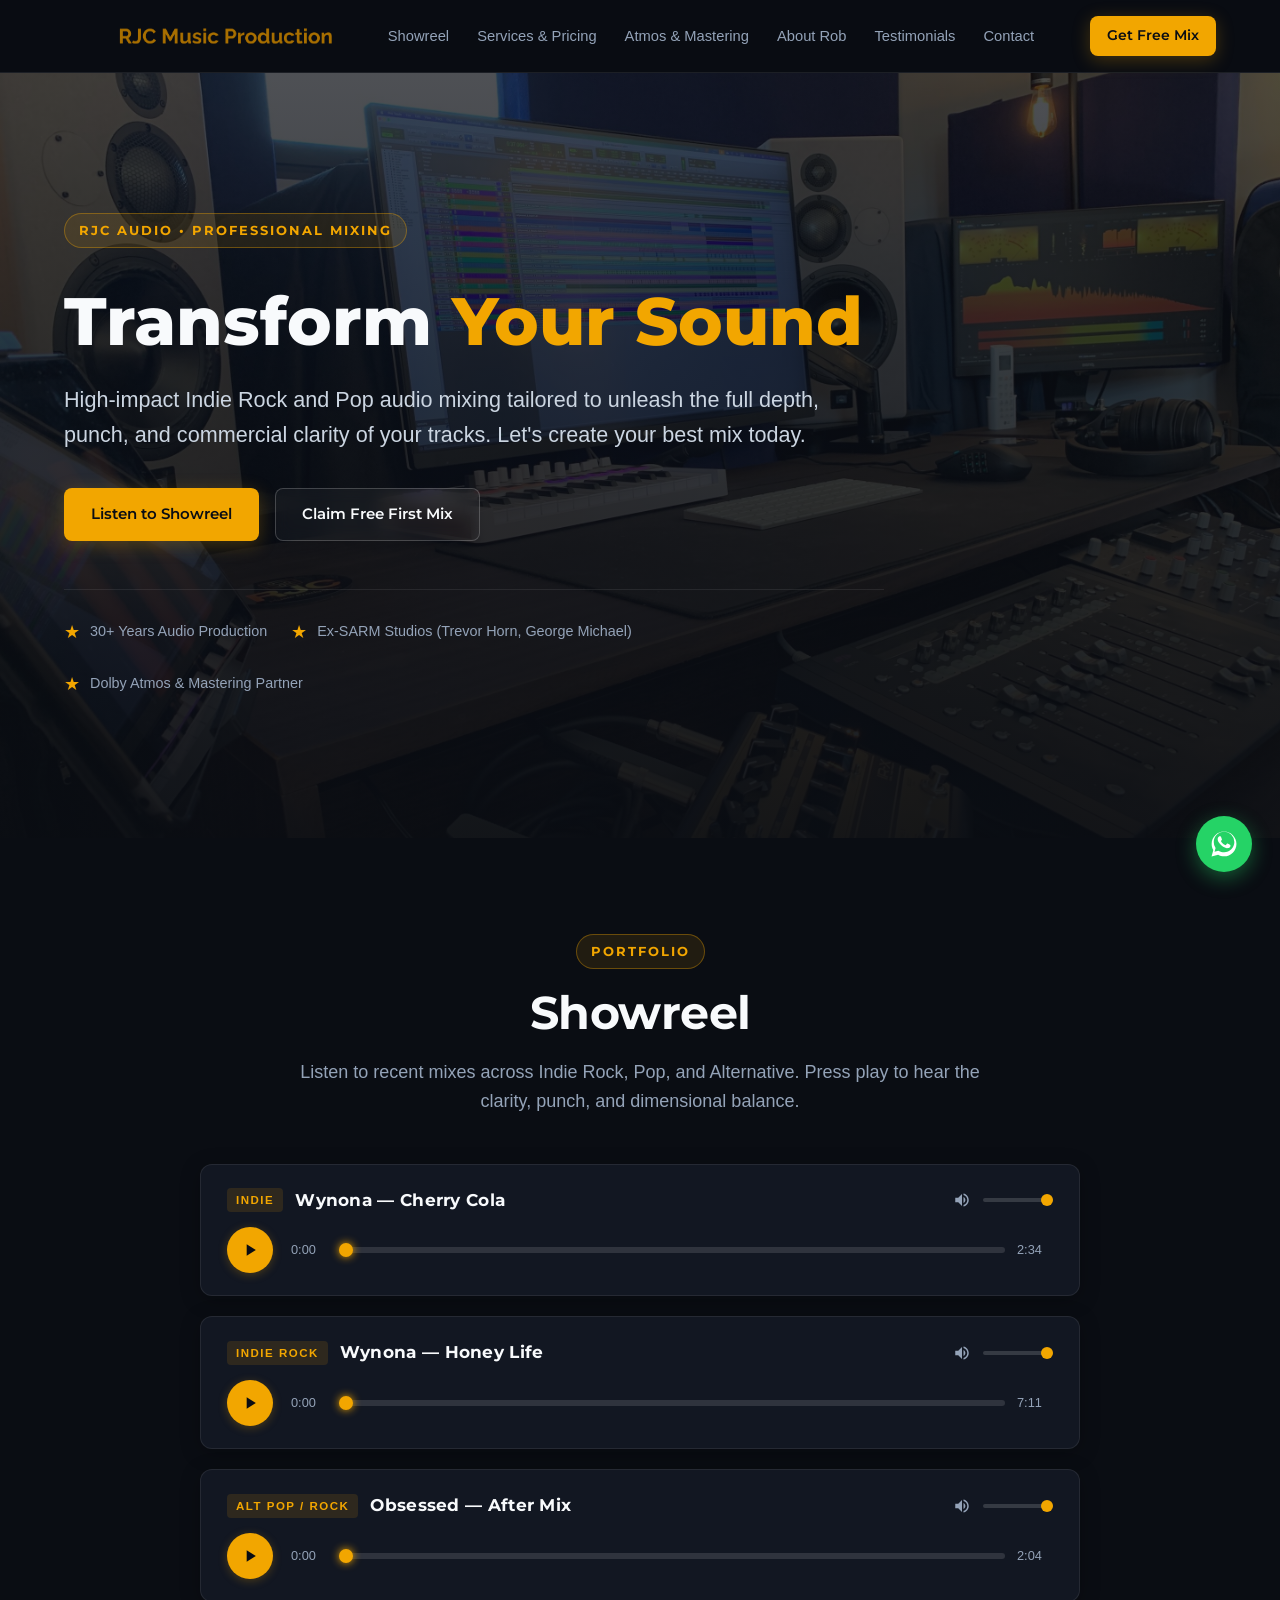
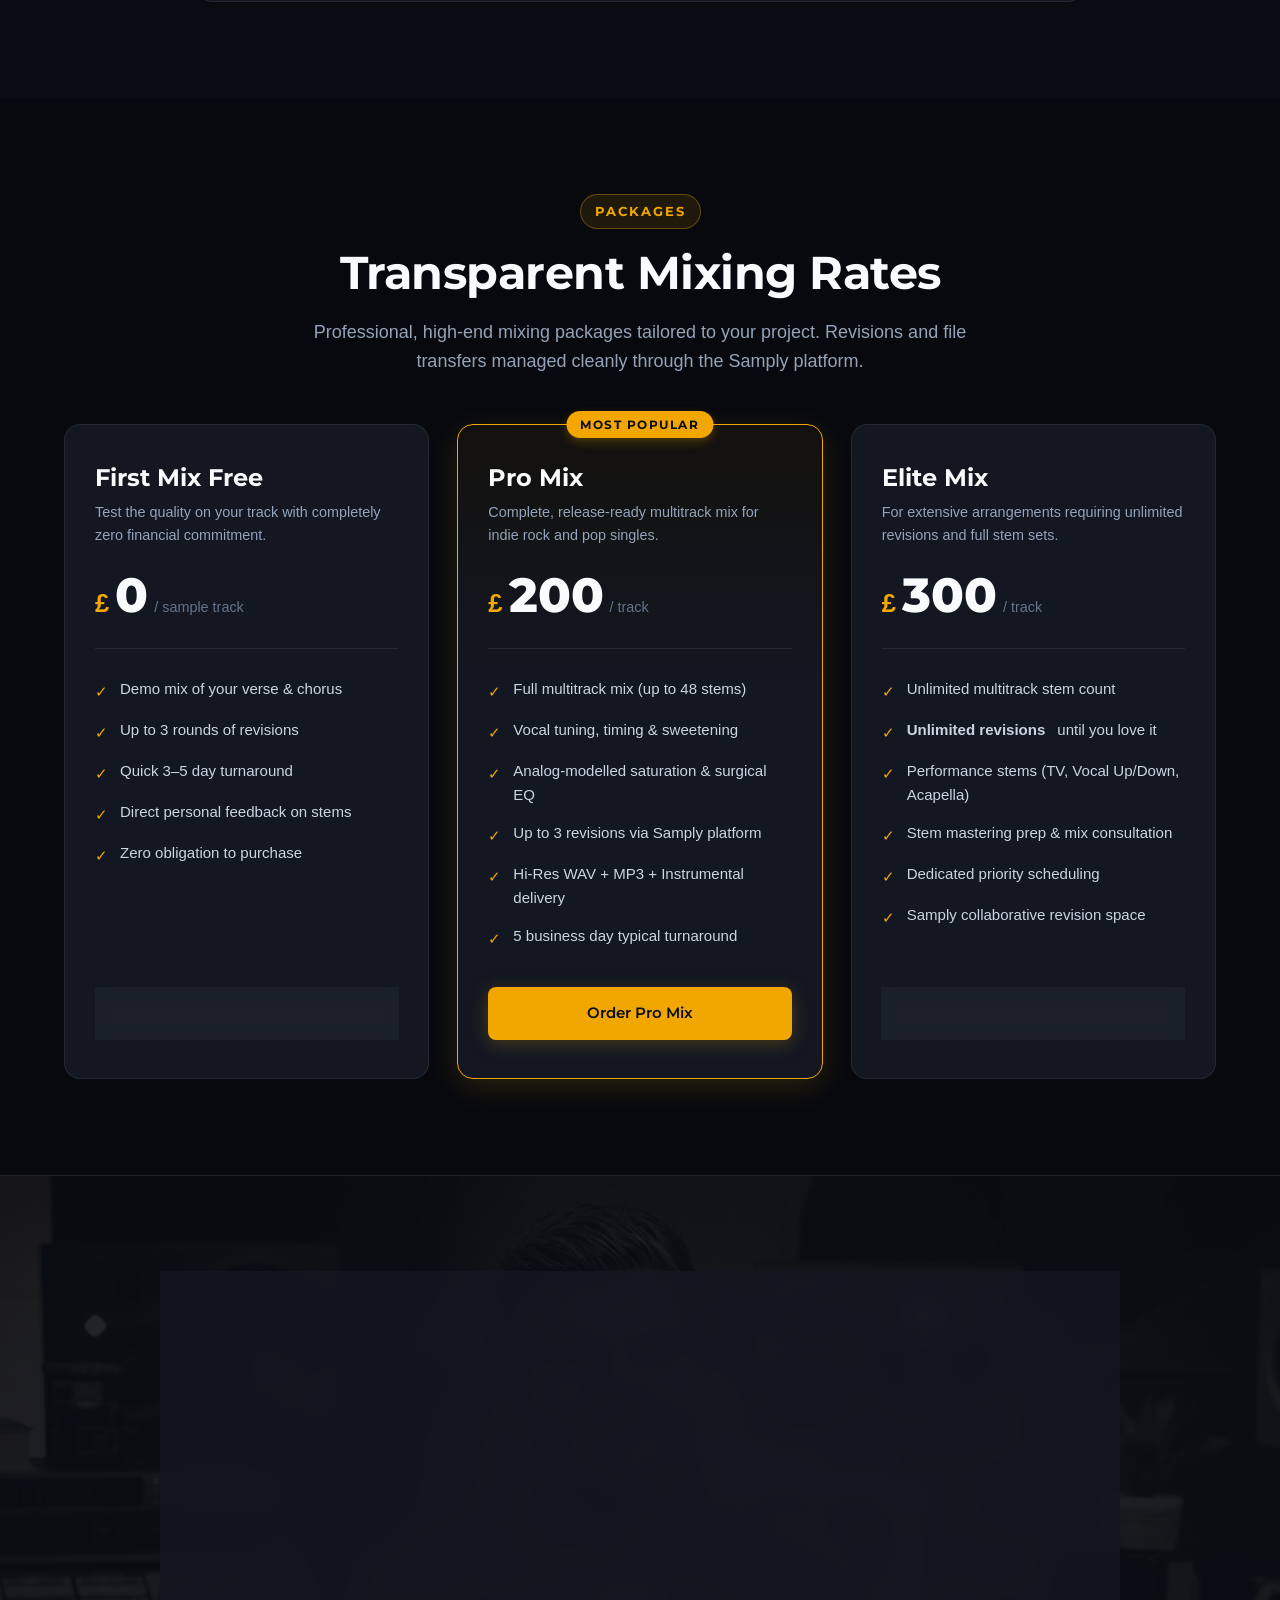
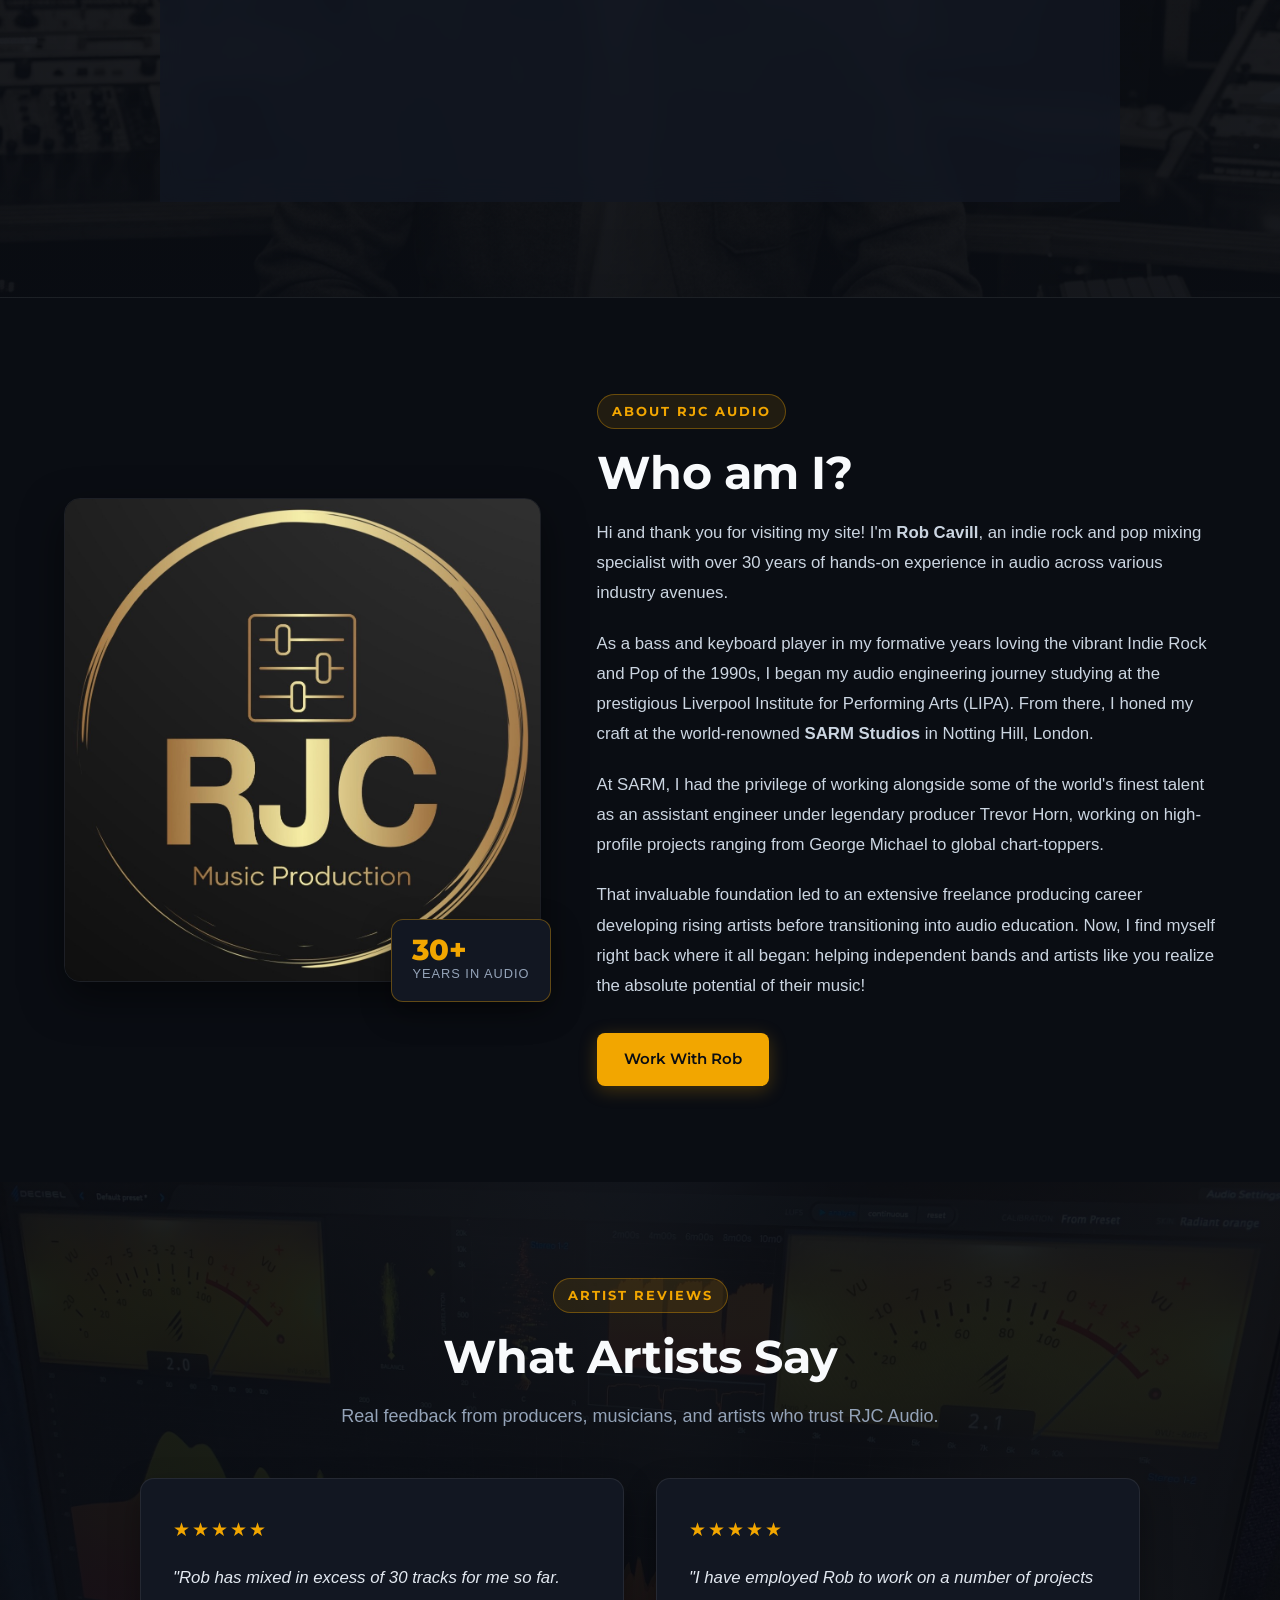
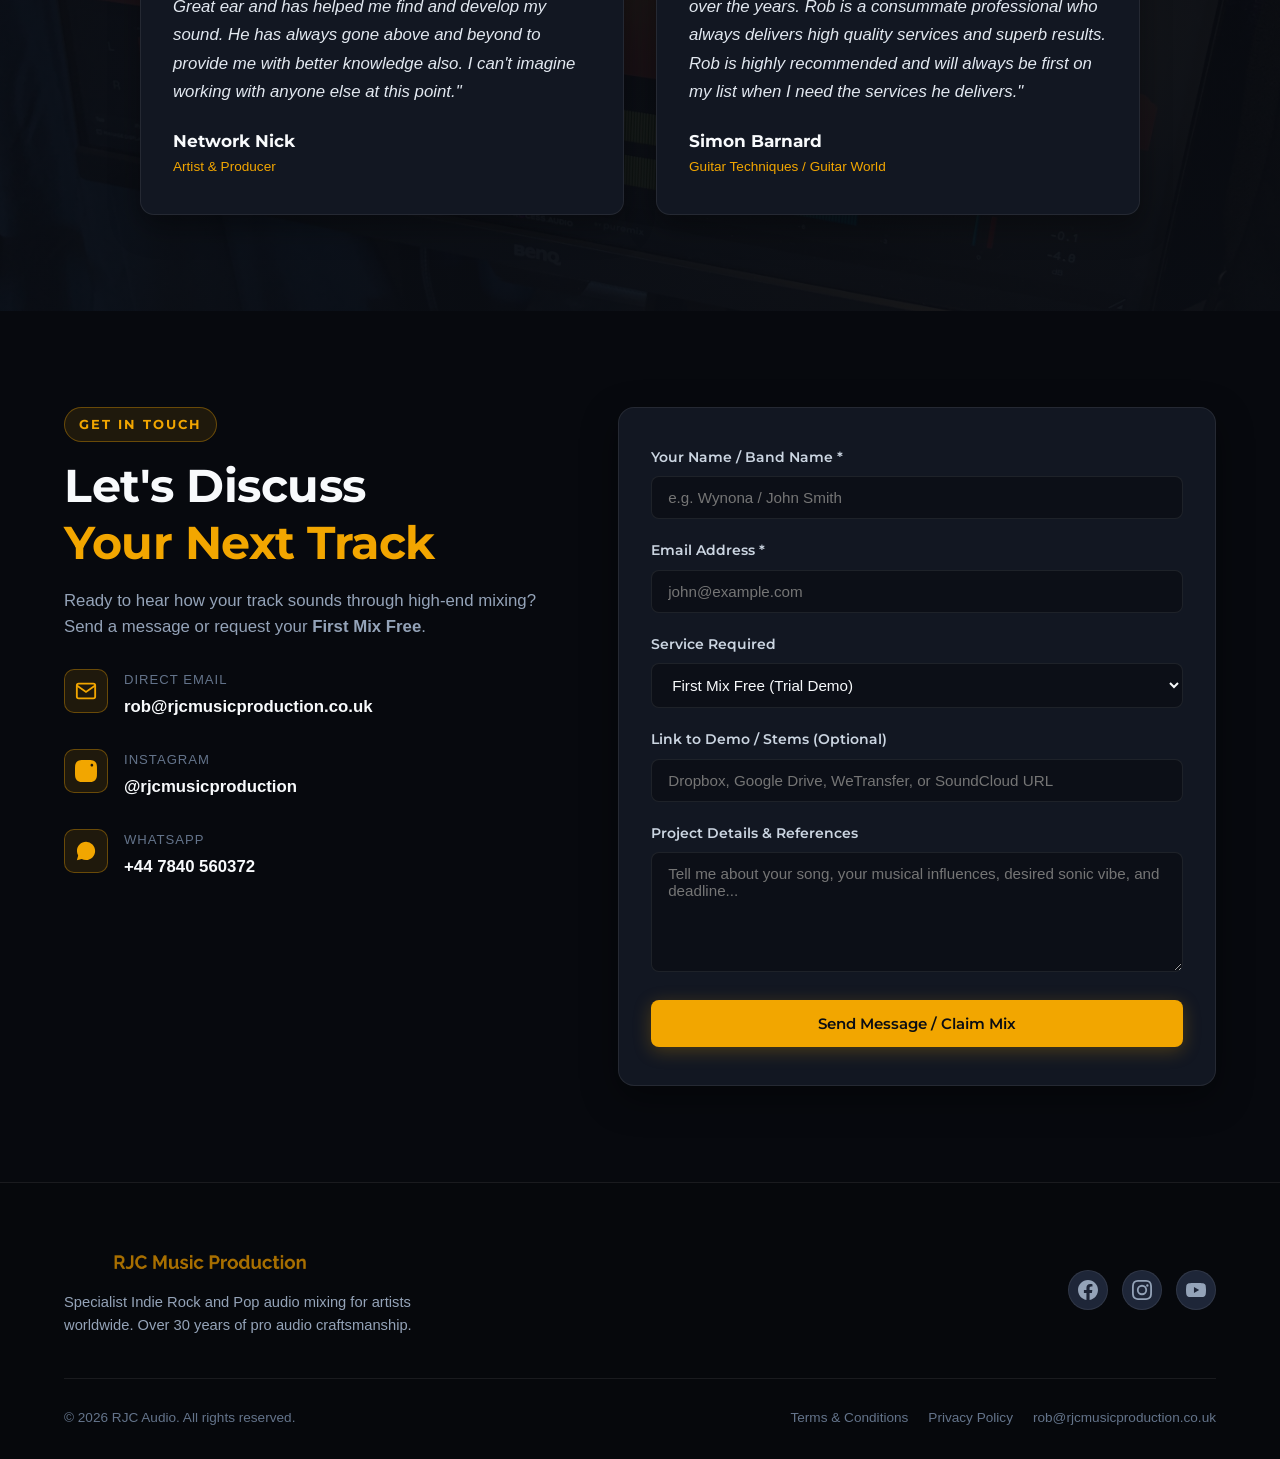
==== index.html @ bb1b3680 "Initial release of RJC Audio website (100% free hosting)" ====
<!DOCTYPE html>
<html lang="en">
<head>
  <meta charset="UTF-8">
  <meta name="viewport" content="width=device-width, initial-scale=1.0">
  <title>RJC Audio | Professional Indie Rock & Pop Mixing</title>
  <meta name="description" content="Transform your sound with expert audio mixing solutions from RJC Audio. High-quality sound tailored for indie rock and pop tracks by Rob Cavill (ex-SARM Studios).">
  <meta name="keywords" content="audio mixing, audio mastering, indie rock, indie pop mixing, dolby atmos, rob cavill, rjc audio">
  
  <!-- Open Graph / Facebook -->
  <meta property="og:type" content="website">
  <meta property="og:url" content="https://rjcmusicproduction.co.uk/">
  <meta property="og:title" content="RJC Audio | Professional Indie Rock & Pop Mixing">
  <meta property="og:description" content="Transform your sound with expert audio mixing from Rob Cavill. Over 30 years experience at top studios. Claim your First Mix Free!">
  <meta property="og:image" content="assets/images/rob-portrait.jpg">

  <!-- Twitter -->
  <meta name="twitter:card" content="summary_large_image">
  <meta name="twitter:title" content="RJC Audio | Professional Indie Rock & Pop Mixing">
  <meta name="twitter:description" content="Transform your sound with expert audio mixing from Rob Cavill. Claim your First Mix Free!">
  <meta name="twitter:image" content="assets/images/rob-portrait.jpg">

  <!-- Favicon -->
  <link rel="icon" type="image/png" href="assets/images/logo.png">

  <!-- Google Fonts: Montserrat -->
  <link rel="preconnect" href="https://fonts.googleapis.com">
  <link rel="preconnect" href="https://fonts.gstatic.com" crossorigin>
  <link href="https://fonts.googleapis.com/css2?family=Montserrat:wght@400;500;600;700;800&display=swap" rel="stylesheet">

  <link rel="stylesheet" href="css/styles.css">
</head>
<body>

  <!-- Header / Navigation -->
  <header class="site-header">
    <div class="container nav-container">
      <a href="#" class="logo-wrapper" aria-label="RJC Audio Home">
        <img src="assets/images/logo.png" alt="RJC Audio Logo" class="logo-img">
      </a>

      <nav>
        <ul class="nav-links" id="navLinks">
          <li><a href="#showreel" class="nav-link">Showreel</a></li>
          <li><a href="#services" class="nav-link">Services & Pricing</a></li>
          <li><a href="#atmos" class="nav-link">Atmos & Mastering</a></li>
          <li><a href="#about" class="nav-link">About Rob</a></li>
          <li><a href="#testimonials" class="nav-link">Testimonials</a></li>
          <li><a href="#contact" class="nav-link">Contact</a></li>
        </ul>
      </nav>

      <div class="nav-actions">
        <a href="#contact" class="btn btn-primary btn-sm">Get Free Mix</a>
        <button class="mobile-menu-btn" id="mobileMenuBtn" aria-label="Toggle navigation menu">
          <svg width="24" height="24" viewBox="0 0 24 24" fill="none" stroke="currentColor" stroke-width="2">
            <line x1="3" y1="12" x2="21" y2="12"></line>
            <line x1="3" y1="6" x2="21" y2="6"></line>
            <line x1="3" y1="18" x2="21" y2="18"></line>
          </svg>
        </button>
      </div>
    </div>
  </header>

  <!-- Hero Section -->
  <section class="hero-section">
    <div class="container">
      <div class="hero-content">
        <div class="hero-tag">
          <span class="section-tag">RJC Audio • Professional Mixing</span>
        </div>
        <h1 class="hero-title">Transform <span class="gold-text">Your Sound</span></h1>
        <p class="hero-subtitle">
          High-impact Indie Rock and Pop audio mixing tailored to unleash the full depth, punch, and commercial clarity of your tracks. Let's create your best mix today.
        </p>

        <div class="hero-actions">
          <a href="#showreel" class="btn btn-primary">Listen to Showreel</a>
          <a href="#contact" class="btn btn-outline">Claim Free First Mix</a>
        </div>

        <div class="hero-badges">
          <div class="badge-item">
            <span class="badge-icon">★</span>
            <span>30+ Years Audio Production</span>
          </div>
          <div class="badge-item">
            <span class="badge-icon">★</span>
            <span>Ex-SARM Studios (Trevor Horn, George Michael)</span>
          </div>
          <div class="badge-item">
            <span class="badge-icon">★</span>
            <span>Dolby Atmos & Mastering Partner</span>
          </div>
        </div>
      </div>
    </div>
  </section>

  <!-- Audio Showreel Section -->
  <section class="section" id="showreel">
    <div class="container">
      <div class="text-center">
        <span class="section-tag">Portfolio</span>
        <h2 class="section-title">Showreel</h2>
        <p class="section-subtitle">
          Listen to recent mixes across Indie Rock, Pop, and Alternative. Press play to hear the clarity, punch, and dimensional balance.
        </p>
      </div>

      <div class="showreel-grid">
        
        <!-- Track 1: Wynona - Cherry Cola -->
        <div class="audio-card">
          <div class="audio-card-header">
            <div class="audio-title-group">
              <span class="genre-pill">Indie</span>
              <span class="track-name">Wynona — Cherry Cola</span>
            </div>
            <div class="audio-header-right">
              <div class="volume-container">
                <button class="vol-btn" aria-label="Mute / Unmute">
                  <svg class="icon-vol-high" width="18" height="18" viewBox="0 0 24 24" fill="currentColor">
                    <path d="M3 9v6h4l5 5V4L7 9H3zm13.5 3c0-1.77-1.02-3.29-2.5-4.03v8.05c1.48-.73 2.5-2.25 2.5-4.02zM14 3.23v2.06c2.89.86 5 3.54 5 6.71s-2.11 5.85-5 6.71v2.06c4.01-.91 7-4.49 7-8.77s-2.99-7.86-7-8.77z"/>
                  </svg>
                  <svg class="icon-vol-muted" width="18" height="18" viewBox="0 0 24 24" fill="currentColor" style="display:none;">
                    <path d="M16.5 12c0-1.77-1.02-3.29-2.5-4.03v2.21l2.45 2.45c.03-.2.05-.41.05-.63zm2.5 0c0 .94-.2 1.82-.54 2.64l1.51 1.51C20.63 14.91 21 13.5 21 12c0-4.28-2.99-7.86-7-8.77v2.06c2.89.86 5 3.54 5 6.71zM4.27 3L3 4.27 7.73 9H3v6h4l5 5v-6.73l4.25 4.25c-.67.52-1.42.93-2.25 1.18v2.06c1.38-.31 2.63-.95 3.69-1.81L19.73 21 21 19.73l-9-9L4.27 3zM12 4L9.91 6.09 12 8.18V4z"/>
                  </svg>
                </button>
                <input type="range" class="vol-slider" min="0" max="100" value="100" aria-label="Volume">
              </div>
            </div>
          </div>

          <div class="audio-controls-row">
            <button class="play-toggle-btn" aria-label="Play / Pause">
              <svg class="icon-play" viewBox="0 0 24 24"><path d="M8 5v14l11-7z"/></svg>
              <svg class="icon-pause" viewBox="0 0 24 24" style="display:none;"><path d="M6 19h4V5H6v14zm8-14v14h4V5h-4z"/></svg>
            </button>
            <div class="progress-track-wrapper">
              <span class="time-stamp time-current">0:00</span>
              <input type="range" class="progress-slider" min="0" max="100" value="0" step="0.1" aria-label="Seek track">
              <span class="time-stamp time-duration">0:00</span>
            </div>
          </div>

          <audio preload="metadata" src="assets/audio/cherry-cola-wynona.mp3"></audio>
        </div>

        <!-- Track 2: Wynona - Honey Life -->
        <div class="audio-card">
          <div class="audio-card-header">
            <div class="audio-title-group">
              <span class="genre-pill">Indie Rock</span>
              <span class="track-name">Wynona — Honey Life</span>
            </div>
            <div class="audio-header-right">
              <div class="volume-container">
                <button class="vol-btn" aria-label="Mute / Unmute">
                  <svg class="icon-vol-high" width="18" height="18" viewBox="0 0 24 24" fill="currentColor">
                    <path d="M3 9v6h4l5 5V4L7 9H3zm13.5 3c0-1.77-1.02-3.29-2.5-4.03v8.05c1.48-.73 2.5-2.25 2.5-4.02zM14 3.23v2.06c2.89.86 5 3.54 5 6.71s-2.11 5.85-5 6.71v2.06c4.01-.91 7-4.49 7-8.77s-2.99-7.86-7-8.77z"/>
                  </svg>
                  <svg class="icon-vol-muted" width="18" height="18" viewBox="0 0 24 24" fill="currentColor" style="display:none;">
                    <path d="M16.5 12c0-1.77-1.02-3.29-2.5-4.03v2.21l2.45 2.45c.03-.2.05-.41.05-.63zm2.5 0c0 .94-.2 1.82-.54 2.64l1.51 1.51C20.63 14.91 21 13.5 21 12c0-4.28-2.99-7.86-7-8.77v2.06c2.89.86 5 3.54 5 6.71zM4.27 3L3 4.27 7.73 9H3v6h4l5 5v-6.73l4.25 4.25c-.67.52-1.42.93-2.25 1.18v2.06c1.38-.31 2.63-.95 3.69-1.81L19.73 21 21 19.73l-9-9L4.27 3zM12 4L9.91 6.09 12 8.18V4z"/>
                  </svg>
                </button>
                <input type="range" class="vol-slider" min="0" max="100" value="100" aria-label="Volume">
              </div>
            </div>
          </div>

          <div class="audio-controls-row">
            <button class="play-toggle-btn" aria-label="Play / Pause">
              <svg class="icon-play" viewBox="0 0 24 24"><path d="M8 5v14l11-7z"/></svg>
              <svg class="icon-pause" viewBox="0 0 24 24" style="display:none;"><path d="M6 19h4V5H6v14zm8-14v14h4V5h-4z"/></svg>
            </button>
            <div class="progress-track-wrapper">
              <span class="time-stamp time-current">0:00</span>
              <input type="range" class="progress-slider" min="0" max="100" value="0" step="0.1" aria-label="Seek track">
              <span class="time-stamp time-duration">0:00</span>
            </div>
          </div>

          <audio preload="metadata" src="assets/audio/honey-life-wynona.mp3"></audio>
        </div>

        <!-- Track 3: Obsessed (Mix & Master) -->
        <div class="audio-card">
          <div class="audio-card-header">
            <div class="audio-title-group">
              <span class="genre-pill">Alt Pop / Rock</span>
              <span class="track-name">Obsessed — After Mix</span>
            </div>
            <div class="audio-header-right">
              <div class="volume-container">
                <button class="vol-btn" aria-label="Mute / Unmute">
                  <svg class="icon-vol-high" width="18" height="18" viewBox="0 0 24 24" fill="currentColor">
                    <path d="M3 9v6h4l5 5V4L7 9H3zm13.5 3c0-1.77-1.02-3.29-2.5-4.03v8.05c1.48-.73 2.5-2.25 2.5-4.02zM14 3.23v2.06c2.89.86 5 3.54 5 6.71s-2.11 5.85-5 6.71v2.06c4.01-.91 7-4.49 7-8.77s-2.99-7.86-7-8.77z"/>
                  </svg>
                  <svg class="icon-vol-muted" width="18" height="18" viewBox="0 0 24 24" fill="currentColor" style="display:none;">
                    <path d="M16.5 12c0-1.77-1.02-3.29-2.5-4.03v2.21l2.45 2.45c.03-.2.05-.41.05-.63zm2.5 0c0 .94-.2 1.82-.54 2.64l1.51 1.51C20.63 14.91 21 13.5 21 12c0-4.28-2.99-7.86-7-8.77v2.06c2.89.86 5 3.54 5 6.71zM4.27 3L3 4.27 7.73 9H3v6h4l5 5v-6.73l4.25 4.25c-.67.52-1.42.93-2.25 1.18v2.06c1.38-.31 2.63-.95 3.69-1.81L19.73 21 21 19.73l-9-9L4.27 3zM12 4L9.91 6.09 12 8.18V4z"/>
                  </svg>
                </button>
                <input type="range" class="vol-slider" min="0" max="100" value="100" aria-label="Volume">
              </div>
            </div>
          </div>

          <div class="audio-controls-row">
            <button class="play-toggle-btn" aria-label="Play / Pause">
              <svg class="icon-play" viewBox="0 0 24 24"><path d="M8 5v14l11-7z"/></svg>
              <svg class="icon-pause" viewBox="0 0 24 24" style="display:none;"><path d="M6 19h4V5H6v14zm8-14v14h4V5h-4z"/></svg>
            </button>
            <div class="progress-track-wrapper">
              <span class="time-stamp time-current">0:00</span>
              <input type="range" class="progress-slider" min="0" max="100" value="0" step="0.1" aria-label="Seek track">
              <span class="time-stamp time-duration">0:00</span>
            </div>
          </div>

          <audio preload="metadata" src="assets/audio/obsessed-after.mp3"></audio>
        </div>

      </div>
    </div>
  </section>

  <!-- Services & Pricing Section -->
  <section class="section section-darker" id="services">
    <div class="container">
      <div class="text-center">
        <span class="section-tag">Packages</span>
        <h2 class="section-title">Transparent Mixing Rates</h2>
        <p class="section-subtitle">
          Professional, high-end mixing packages tailored to your project. Revisions and file transfers managed cleanly through the Samply platform.
        </p>
      </div>

      <div class="pricing-grid">
        
        <!-- Package 1: First Mix Free -->
        <div class="pricing-card">
          <div class="pricing-header">
            <h3 class="package-name">First Mix Free</h3>
            <p class="package-tagline">Test the quality on your track with completely zero financial commitment.</p>
          </div>
          <div class="pricing-amount">
            <span class="currency">£</span>
            <span class="price">0</span>
            <span class="price-sub">/ sample track</span>
          </div>
          <ul class="package-features">
            <li><span class="feature-check">✓</span> Demo mix of your verse & chorus</li>
            <li><span class="feature-check">✓</span> Up to 3 rounds of revisions</li>
            <li><span class="feature-check">✓</span> Quick 3–5 day turnaround</li>
            <li><span class="feature-check">✓</span> Direct personal feedback on stems</li>
            <li><span class="feature-check">✓</span> Zero obligation to purchase</li>
          </ul>
          <a href="#contact" class="btn btn-outline btn-block">Claim Free Mix</a>
        </div>

        <!-- Package 2: Pro Mix (Featured) -->
        <div class="pricing-card featured">
          <div class="popular-badge">Most Popular</div>
          <div class="pricing-header">
            <h3 class="package-name">Pro Mix</h3>
            <p class="package-tagline">Complete, release-ready multitrack mix for indie rock and pop singles.</p>
          </div>
          <div class="pricing-amount">
            <span class="currency">£</span>
            <span class="price">200</span>
            <span class="price-sub">/ track</span>
          </div>
          <ul class="package-features">
            <li><span class="feature-check">✓</span> Full multitrack mix (up to 48 stems)</li>
            <li><span class="feature-check">✓</span> Vocal tuning, timing & sweetening</li>
            <li><span class="feature-check">✓</span> Analog-modelled saturation & surgical EQ</li>
            <li><span class="feature-check">✓</span> Up to 3 revisions via Samply platform</li>
            <li><span class="feature-check">✓</span> Hi-Res WAV + MP3 + Instrumental delivery</li>
            <li><span class="feature-check">✓</span> 5 business day typical turnaround</li>
          </ul>
          <a href="#contact" class="btn btn-primary btn-block">Order Pro Mix</a>
        </div>

        <!-- Package 3: Elite Mix -->
        <div class="pricing-card">
          <div class="pricing-header">
            <h3 class="package-name">Elite Mix</h3>
            <p class="package-tagline">For extensive arrangements requiring unlimited revisions and full stem sets.</p>
          </div>
          <div class="pricing-amount">
            <span class="currency">£</span>
            <span class="price">300</span>
            <span class="price-sub">/ track</span>
          </div>
          <ul class="package-features">
            <li><span class="feature-check">✓</span> Unlimited multitrack stem count</li>
            <li><span class="feature-check">✓</span> <strong>Unlimited revisions</strong> until you love it</li>
            <li><span class="feature-check">✓</span> Performance stems (TV, Vocal Up/Down, Acapella)</li>
            <li><span class="feature-check">✓</span> Stem mastering prep & mix consultation</li>
            <li><span class="feature-check">✓</span> Dedicated priority scheduling</li>
            <li><span class="feature-check">✓</span> Samply collaborative revision space</li>
          </ul>
          <a href="#contact" class="btn btn-outline btn-block">Order Elite Mix</a>
        </div>

      </div>
    </div>
  </section>

  <!-- Atmos & Mastering Collaboration Section -->
  <section class="section atmos-section" id="atmos">
    <div class="container">
      <div class="atmos-box">
        <span class="section-tag">Mastering Partnership</span>
        <h2 class="atmos-title">ATMOS & Mastering Services</h2>
        <p class="atmos-lead">
          "I don't master my own mixes because I value a second set of expert ears, and there's no better or more trusted person for mastering than Lewis Chapman."
        </p>
        <p class="atmos-desc">
          I am delighted to be teaming up with Lewis Chapman (Ed Sheeran, Charli XCX) to offer clients premium stereo mastering and Dolby Atmos immersive mixing services so that you can reach the widest audience with the ultimate sonic impact.
        </p>
        <p style="margin-bottom: 24px;">
          <a href="https://www.lewischapman.co.uk" target="_blank" rel="noopener noreferrer" class="partner-link">
            Visit Lewis Chapman's Website ↗
          </a>
        </p>
        <a href="#contact" class="btn btn-primary">Inquire About Mixing + Mastering Package</a>
      </div>
    </div>
  </section>

  <!-- About Section -->
  <section class="section" id="about">
    <div class="container">
      <div class="about-grid">
        <div class="about-image-wrapper">
          <img src="assets/images/rob-portrait.jpg" alt="Rob Cavill - RJC Audio" class="about-img">
          <div class="about-card-badge">
            <div class="badge-number">30+</div>
            <div class="badge-text">Years in Audio</div>
          </div>
        </div>

        <div class="about-text-content">
          <span class="section-tag">About RJC Audio</span>
          <h2 class="section-title">Who am I?</h2>
          <p class="about-bio">
            Hi and thank you for visiting my site! I'm <strong>Rob Cavill</strong>, an indie rock and pop mixing specialist with over 30 years of hands-on experience in audio across various industry avenues.
          </p>
          <p class="about-bio">
            As a bass and keyboard player in my formative years loving the vibrant Indie Rock and Pop of the 1990s, I began my audio engineering journey studying at the prestigious Liverpool Institute for Performing Arts (LIPA). From there, I honed my craft at the world-renowned <strong>SARM Studios</strong> in Notting Hill, London.
          </p>
          <p class="about-bio">
            At SARM, I had the privilege of working alongside some of the world's finest talent as an assistant engineer under legendary producer Trevor Horn, working on high-profile projects ranging from George Michael to global chart-toppers.
          </p>
          <p class="about-bio">
            That invaluable foundation led to an extensive freelance producing career developing rising artists before transitioning into audio education. Now, I find myself right back where it all began: helping independent bands and artists like you realize the absolute potential of their music!
          </p>
          <a href="#contact" class="btn btn-primary" style="margin-top: 12px;">Work With Rob</a>
        </div>
      </div>
    </div>
  </section>

  <!-- Testimonials Section -->
  <section class="section testimonials-section" id="testimonials">
    <div class="container">
      <div class="text-center">
        <span class="section-tag">Artist Reviews</span>
        <h2 class="section-title">What Artists Say</h2>
        <p class="section-subtitle">Real feedback from producers, musicians, and artists who trust RJC Audio.</p>
      </div>

      <div class="testimonials-grid">
        
        <div class="testimonial-card">
          <div class="stars">★★★★★</div>
          <p class="quote-text">
            "Rob has mixed in excess of 30 tracks for me so far. Great ear and has helped me find and develop my sound. He has always gone above and beyond to provide me with better knowledge also. I can't imagine working with anyone else at this point."
          </p>
          <div class="client-info">
            <h4>Network Nick</h4>
            <p>Artist & Producer</p>
          </div>
        </div>

        <div class="testimonial-card">
          <div class="stars">★★★★★</div>
          <p class="quote-text">
            "I have employed Rob to work on a number of projects over the years. Rob is a consummate professional who always delivers high quality services and superb results. Rob is highly recommended and will always be first on my list when I need the services he delivers."
          </p>
          <div class="client-info">
            <h4>Simon Barnard</h4>
            <p>Guitar Techniques / Guitar World</p>
          </div>
        </div>

      </div>
    </div>
  </section>

  <!-- Contact & Free Mix Form Section -->
  <section class="section section-darker" id="contact">
    <div class="container">
      <div class="contact-grid">
        
        <div class="contact-info-block">
          <div>
            <span class="section-tag">Get in Touch</span>
            <h2 class="section-title">Let's Discuss <br><span class="gold-text">Your Next Track</span></h2>
            <p style="color: var(--text-muted); font-size: 1.05rem; margin-top: 16px;">
              Ready to hear how your track sounds through high-end mixing? Send a message or request your <strong>First Mix Free</strong>.
            </p>
          </div>

          <div class="contact-method">
            <div class="method-icon">
              <svg width="22" height="22" viewBox="0 0 24 24" fill="none" stroke="currentColor" stroke-width="2">
                <path d="M4 4h16c1.1 0 2 .9 2 2v12c0 1.1-.9 2-2 2H4c-1.1 0-2-.9-2-2V6c0-1.1.9-2 2-2z"></path>
                <polyline points="22,6 12,13 2,6"></polyline>
              </svg>
            </div>
            <div>
              <div class="method-label">Direct Email</div>
              <a href="mailto:rob@rjcmusicproduction.co.uk" class="method-val">rob@rjcmusicproduction.co.uk</a>
            </div>
          </div>

          <div class="contact-method">
            <div class="method-icon">
              <svg width="22" height="22" viewBox="0 0 24 24" fill="currentColor">
                <path d="M12.0027 5.84808C8.59743 5.84808 5.85075 8.59477 5.85075 12C5.85075 15.4053 8.59743 18.1519 12.0027 18.1519C15.4079 18.1519 18.1546 15.4053 18.1546 12C18.1546 8.59477 15.4079 5.84808 12.0027 5.84808ZM19.8412 5.59644C19.8412 6.39421 19.1987 7.03135 18.4062 7.03135C17.6085 7.03135 16.9713 6.38885 16.9713 5.59644C16.9713 4.80402 17.6138 4.16153 18.4062 4.16153C19.1987 4.16153 19.8412 4.80402 19.8412 5.59644ZM23.9157 7.05277C23.8247 5.13063 23.3856 3.42801 21.9775 2.02522C20.5747 0.622429 18.8721 0.183388 16.9499 0.0870135C14.9689 -0.0254238 9.03112 -0.0254238 7.05008 0.0870135C5.1333 0.178034 3.43068 0.617075 2.02253 2.01986C0.614389 3.42265 0.180703 5.12527 0.0843279 7.04742C-0.0281093 9.02845 -0.0281093 14.9662 0.0843279 16.9472C0.175349 18.8694 0.614389 20.572 2.02253 21.9748C3.43068 23.3776 5.12794 23.8166 7.05008 23.913C9.03112 24.0254 14.9689 24.0254 16.9499 23.913C18.8721 23.822 20.5747 23.3829 21.9775 21.9748C23.3803 20.572 23.8193 18.8694 23.9157 16.9472C24.0281 14.9662 24.0281 9.03381 23.9157 7.05277Z"/>
              </svg>
            </div>
            <div>
              <div class="method-label">Instagram</div>
              <a href="https://www.instagram.com/rjcmusicproduction/" target="_blank" rel="noopener noreferrer" class="method-val">@rjcmusicproduction</a>
            </div>
          </div>

          <div class="contact-method">
            <div class="method-icon">
              <svg width="22" height="22" viewBox="0 0 24 24" fill="currentColor">
                <path d="M12.04 2c-5.46 0-9.91 4.45-9.91 9.91 0 1.75.46 3.45 1.32 4.95L2.05 22l5.25-1.38c1.45.79 3.08 1.21 4.74 1.21 5.46 0 9.91-4.45 9.91-9.91 0-2.65-1.03-5.14-2.9-7.01A9.816 9.816 0 0 0 12.04 2z"/>
              </svg>
            </div>
            <div>
              <div class="method-label">WhatsApp</div>
              <a href="https://wa.me/447840560372?text=Connect%20with%20me%20for%20Indie%20Rock%20and%20Pop%20Mixing%20and%20Mastering%20services" target="_blank" rel="noopener noreferrer" class="method-val">+44 7840 560372</a>
            </div>
          </div>
        </div>

        <!-- Form Card -->
        <div class="contact-form-card">
          <form id="projectInquiryForm">
            <!-- Web3Forms Access Key Placeholder (or mailto fallback) -->
            <input type="hidden" name="access_key" value="YOUR_ACCESS_KEY_HERE">
            <input type="hidden" name="subject" value="New RJC Audio Mixing Inquiry">
            <input type="hidden" name="from_name" value="RJC Audio Website">
            
            <div class="form-group">
              <label for="name" class="form-label">Your Name / Band Name *</label>
              <input type="text" id="name" name="name" class="form-input" placeholder="e.g. Wynona / John Smith" required>
            </div>

            <div class="form-group">
              <label for="email" class="form-label">Email Address *</label>
              <input type="email" id="email" name="email" class="form-input" placeholder="john@example.com" required>
            </div>

            <div class="form-group">
              <label for="service" class="form-label">Service Required</label>
              <select id="service" name="service" class="form-select">
                <option value="Free Mix Demo">First Mix Free (Trial Demo)</option>
                <option value="Pro Mix (£200)">Pro Mix (£200)</option>
                <option value="Elite Mix (£300)">Elite Mix (£300)</option>
                <option value="Mixing + Lewis Chapman Mastering">Mixing + Dolby Atmos / Lewis Chapman Mastering</option>
                <option value="General Inquiry">General Question / Custom Project</option>
              </select>
            </div>

            <div class="form-group">
              <label for="track_link" class="form-label">Link to Demo / Stems (Optional)</label>
              <input type="url" id="track_link" name="track_link" class="form-input" placeholder="Dropbox, Google Drive, WeTransfer, or SoundCloud URL">
            </div>

            <div class="form-group">
              <label for="message" class="form-label">Project Details & References</label>
              <textarea id="message" name="message" class="form-textarea" placeholder="Tell me about your song, your musical influences, desired sonic vibe, and deadline..."></textarea>
            </div>

            <button type="submit" class="btn btn-primary btn-block">Send Message / Claim Mix</button>

            <div class="form-success-message" id="formSuccessMessage">
              ✓ Thank you! Your message has been received. Rob will be in touch within 24 hours.
            </div>
          </form>
        </div>

      </div>
    </div>
  </section>

  <!-- Footer -->
  <footer class="site-footer">
    <div class="container">
      <div class="footer-top">
        <div class="footer-brand">
          <a href="#" class="logo-wrapper">
            <img src="assets/images/logo.png" alt="RJC Audio Logo" style="height: 38px;">
          </a>
          <p class="footer-tagline">
            Specialist Indie Rock and Pop audio mixing for artists worldwide. Over 30 years of pro audio craftsmanship.
          </p>
        </div>

        <div class="footer-socials">
          <a href="https://www.facebook.com/profile.php?id=61556190038623" target="_blank" rel="noopener noreferrer" class="social-icon-btn" aria-label="Facebook">
            <svg width="20" height="20" fill="currentColor" viewBox="0 0 24 24"><path d="M24 12.07C24 5.44 18.63.07 12 .07S0 5.44 0 12.07C0 18.06 4.39 23.03 10.13 23.93v-8.39H7.08v-3.47h3.05V9.43c0-3.01 1.79-4.67 4.53-4.67 1.31 0 2.69.23 2.69.23v2.95h-1.51c-1.49 0-1.96.93-1.96 1.87v2.25h3.33l-.53 3.47h-2.8v8.39C19.61 23.03 24 18.06 24 12.07z"/></svg>
          </a>
          <a href="https://www.instagram.com/rjcmusicproduction/" target="_blank" rel="noopener noreferrer" class="social-icon-btn" aria-label="Instagram">
            <svg width="20" height="20" fill="currentColor" viewBox="0 0 24 24"><path d="M12 2.16c3.2 0 3.58.01 4.85.07 3.25.15 4.77 1.69 4.92 4.92.06 1.27.07 1.65.07 4.85 0 3.2-.01 3.58-.07 4.85-.15 3.23-1.66 4.77-4.92 4.92-1.27.06-1.65.07-4.85.07-3.2 0-3.58-.01-4.85-.07-3.26-.15-4.77-1.7-4.92-4.92-.06-1.27-.07-1.65-.07-4.85 0-3.2.01-3.58.07-4.85.15-3.23 1.66-4.77 4.92-4.92 1.27-.06 1.65-.07 4.85-.07m0-2.16C8.74 0 8.33.01 7.05.07 2.7.27.27 2.69.07 7.05.01 8.33 0 8.74 0 12s.01 3.67.07 4.95c.2 4.36 2.62 6.78 6.98 6.98 1.28.06 1.69.07 4.95.07s3.67-.01 4.95-.07c4.35-.2 6.78-2.62 6.98-6.98.06-1.28.07-1.69.07-4.95s-.01-3.67-.07-4.95c-.2-4.35-2.62-6.78-6.98-6.98C15.67.01 15.26 0 12 0zm0 5.84A6.16 6.16 0 1 0 18.16 12 6.16 6.16 0 0 0 12 5.84zm0 10.16A4 4 0 1 1 16 12a4 4 0 0 1-4 4zm6.4-10.8a1.44 1.44 0 1 0 1.44 1.44 1.44 1.44 0 0 0-1.44-1.44z"/></svg>
          </a>
          <a href="https://www.youtube.com/@rjcmusicproduction" target="_blank" rel="noopener noreferrer" class="social-icon-btn" aria-label="YouTube">
            <svg width="20" height="20" fill="currentColor" viewBox="0 0 24 24"><path d="M23.5 6.2a3 3 0 0 0-2.12-2.13C19.5 3.56 12 3.56 12 3.56s-7.5 0-9.38.51A3 3 0 0 0 .5 6.2 31.4 31.4 0 0 0 0 12.02a31.4 31.4 0 0 0 .5 5.81 3 3 0 0 0 2.12 2.13c1.88.51 9.38.51 9.38.51s7.5 0 9.38-.51a3 3 0 0 0 2.12-2.13 31.4 31.4 0 0 0 .5-5.81 31.4 31.4 0 0 0-.5-5.82zM9.55 15.59V8.45l6.27 3.57-6.27 3.57z"/></svg>
          </a>
        </div>
      </div>

      <div class="footer-bottom">
        <div>
          © 2026 RJC Audio. All rights reserved.
        </div>
        <div class="footer-links">
          <a href="tandcs.html">Terms & Conditions</a>
          <a href="privacy-policy.html">Privacy Policy</a>
          <a href="mailto:rob@rjcmusicproduction.co.uk">rob@rjcmusicproduction.co.uk</a>
        </div>
      </div>
    </div>
  </footer>

  <!-- WhatsApp Floating Trigger -->
  <a href="https://wa.me/447840560372?text=Connect%20with%20me%20for%20Indie%20Rock%20and%20Pop%20Mixing%20and%20Mastering%20services" 
     class="whatsapp-floating" 
     target="_blank" 
     rel="noopener noreferrer" 
     aria-label="Chat on WhatsApp">
    <svg viewBox="0 0 24 24">
      <path d="M12.04 2c-5.46 0-9.91 4.45-9.91 9.91 0 1.75.46 3.45 1.32 4.95L2.05 22l5.25-1.38c1.45.79 3.08 1.21 4.74 1.21 5.46 0 9.91-4.45 9.91-9.91 0-2.65-1.03-5.14-2.9-7.01A9.816 9.816 0 0 0 12.04 2zm.01 16.67c-1.48 0-2.93-.4-4.2-1.15l-.3-.18-3.12.82.83-3.04-.2-.31a8.19 8.19 0 0 1-1.26-4.38c0-4.54 3.7-8.24 8.24-8.24 2.2 0 4.27.86 5.82 2.42a8.18 8.18 0 0 1 2.41 5.83c.01 4.54-3.68 8.23-8.22 8.23zm4.52-6.17c-.25-.12-1.47-.72-1.7-.81-.23-.08-.39-.12-.56.12-.17.25-.64.81-.79.97-.14.17-.29.19-.54.06-.25-.12-1.05-.39-2-1.23-.74-.66-1.24-1.47-1.39-1.72-.14-.25-.02-.38.11-.5.11-.11.25-.29.37-.43.12-.14.17-.25.25-.41.08-.17.04-.31-.02-.43s-.56-1.34-.76-1.84c-.2-.48-.41-.42-.56-.43h-.48c-.17 0-.44.06-.67.31-.23.25-.88.86-.88 2.1 0 1.24.9 2.44 1.03 2.61.12.17 1.77 2.7 4.29 3.79.6.26 1.07.41 1.44.53.61.19 1.16.17 1.6.1.49-.07 1.47-.6 1.68-1.18.21-.58.21-1.07.15-1.18-.07-.12-.23-.19-.48-.31z"/>
    </svg>
  </a>

  <script src="js/main.js"></script>
</body>
</html>
---- css/styles.css ----
:root {
  --bg-dark: #0a0d13;
  --bg-card: #121722;
  --bg-card-hover: #182030;
  --bg-surface: #1e2638;
  --gold: #f2a600;
  --gold-hover: #ffb81c;
  --gold-glow: rgba(242, 166, 0, 0.25);
  --text-main: #f8fafc;
  --text-muted: #94a3b8;
  --text-dim: #64748b;
  --border-subtle: rgba(255, 255, 255, 0.08);
  --border-gold: rgba(242, 166, 0, 0.35);
  --font-heading: 'Montserrat', -apple-system, BlinkMacSystemFont, "Segoe UI", Roboto, sans-serif;
  --font-body: -apple-system, BlinkMacSystemFont, "Segoe UI", Roboto, Helvetica, Arial, sans-serif;
  --container-max: 1200px;
  --transition: all 0.25s cubic-bezier(0.16, 1, 0.3, 1);
}

*, *::before, *::after {
  box-sizing: border-box;
  margin: 0;
  padding: 0;
}

html {
  scroll-behavior: smooth;
  font-family: var(--font-body);
  background-color: var(--bg-dark);
  color: var(--text-main);
  line-height: 1.6;
  -webkit-font-smoothing: antialiased;
}

body {
  overflow-x: hidden;
  background-color: var(--bg-dark);
  min-height: 100vh;
  display: flex;
  flex-direction: column;
}

img {
  max-width: 100%;
  height: auto;
  display: block;
}

a {
  color: inherit;
  text-decoration: none;
  transition: var(--transition);
}

.container {
  width: 100%;
  max-width: var(--container-max);
  margin: 0 auto;
  padding: 0 24px;
}

/* Typography */
h1, h2, h3, h4, h5, h6 {
  font-family: var(--font-heading);
  font-weight: 700;
  color: var(--text-main);
  line-height: 1.25;
}

.gold-text {
  color: var(--gold);
}

.section-tag {
  display: inline-block;
  font-family: var(--font-heading);
  font-size: 0.82rem;
  font-weight: 700;
  text-transform: uppercase;
  letter-spacing: 2px;
  color: var(--gold);
  background: rgba(242, 166, 0, 0.1);
  padding: 6px 14px;
  border-radius: 999px;
  border: 1px solid var(--border-gold);
  margin-bottom: 16px;
}

.section-title {
  font-size: clamp(2rem, 4vw, 2.85rem);
  margin-bottom: 16px;
  letter-spacing: -0.5px;
}

.section-subtitle {
  font-size: 1.125rem;
  color: var(--text-muted);
  max-width: 680px;
  margin: 0 auto 48px auto;
}

.text-center {
  text-align: center;
}

/* Buttons */
.btn {
  display: inline-flex;
  align-items: center;
  justify-content: center;
  gap: 8px;
  font-family: var(--font-heading);
  font-weight: 600;
  font-size: 0.95rem;
  padding: 13px 26px;
  border-radius: 8px;
  cursor: pointer;
  transition: var(--transition);
  border: 1px solid transparent;
}

.btn-primary {
  background: var(--gold);
  color: #0a0d13;
  box-shadow: 0 4px 18px var(--gold-glow);
}

.btn-primary:hover {
  background: var(--gold-hover);
  transform: translateY(-2px);
  box-shadow: 0 6px 24px rgba(242, 166, 0, 0.4);
}

.btn-outline {
  background: rgba(255, 255, 255, 0.04);
  color: var(--text-main);
  border-color: rgba(255, 255, 255, 0.2);
  backdrop-filter: blur(8px);
}

.btn-outline:hover {
  background: rgba(255, 255, 255, 0.1);
  border-color: var(--gold);
  color: var(--gold);
  transform: translateY(-2px);
}

.btn-sm {
  padding: 8px 16px;
  font-size: 0.85rem;
}

.btn-block {
  width: 100%;
}

/* Header & Nav */
.site-header {
  position: sticky;
  top: 0;
  z-index: 100;
  background: rgba(10, 13, 19, 0.85);
  backdrop-filter: blur(16px);
  -webkit-backdrop-filter: blur(16px);
  border-bottom: 1px solid var(--border-subtle);
  transition: var(--transition);
}

.nav-container {
  display: flex;
  align-items: center;
  justify-content: space-between;
  height: 72px;
}

.logo-wrapper {
  display: flex;
  align-items: center;
  gap: 12px;
}

.logo-img {
  height: 42px;
  width: auto;
}

.nav-links {
  display: flex;
  align-items: center;
  gap: 28px;
  list-style: none;
}

.nav-link {
  font-size: 0.92rem;
  font-weight: 500;
  color: var(--text-muted);
}

.nav-link:hover, .nav-link.active {
  color: var(--gold);
}

.nav-actions {
  display: flex;
  align-items: center;
  gap: 16px;
}

.mobile-menu-btn {
  display: none;
  background: transparent;
  border: none;
  color: var(--text-main);
  cursor: pointer;
  padding: 8px;
}

/* Hero Section */
.hero-section {
  position: relative;
  min-height: 85vh;
  display: flex;
  align-items: center;
  background: linear-gradient(180deg, rgba(10, 13, 19, 0.72) 0%, rgba(10, 13, 19, 0.95) 100%),
              url('../assets/images/hero-bg.jpg') center/cover no-repeat;
  padding: 90px 0;
  overflow: hidden;
}

.hero-content {
  max-width: 820px;
  position: relative;
  z-index: 2;
}

.hero-tag {
  margin-bottom: 20px;
}

.hero-title {
  font-size: clamp(2.5rem, 5.5vw, 4.2rem);
  font-weight: 800;
  line-height: 1.12;
  margin-bottom: 24px;
}

.hero-subtitle {
  font-size: clamp(1.1rem, 2vw, 1.35rem);
  color: #cbd5e1;
  line-height: 1.6;
  margin-bottom: 36px;
}

.hero-actions {
  display: flex;
  flex-wrap: wrap;
  gap: 16px;
  margin-bottom: 48px;
}

.hero-badges {
  display: flex;
  flex-wrap: wrap;
  gap: 24px;
  border-top: 1px solid var(--border-subtle);
  padding-top: 28px;
}

.badge-item {
  display: flex;
  align-items: center;
  gap: 10px;
  font-size: 0.9rem;
  color: var(--text-muted);
}

.badge-icon {
  color: var(--gold);
  font-size: 1.1rem;
}

/* Section Common */
.section {
  padding: 96px 0;
  position: relative;
}

.section-darker {
  background-color: #07090e;
}

/* Showreel Section */
.showreel-grid {
  display: flex;
  flex-direction: column;
  gap: 20px;
  max-width: 880px;
  margin: 0 auto;
}

.audio-card {
  background: var(--bg-card);
  border: 1px solid var(--border-subtle);
  border-radius: 12px;
  padding: 22px 26px;
  display: flex;
  flex-direction: column;
  gap: 14px;
  transition: var(--transition);
  box-shadow: 0 4px 20px rgba(0, 0, 0, 0.25);
}

.audio-card:hover {
  border-color: rgba(242, 166, 0, 0.25);
  background: var(--bg-card-hover);
}

.audio-card-header {
  display: flex;
  align-items: center;
  justify-content: space-between;
}

.audio-title-group {
  display: flex;
  align-items: center;
  gap: 12px;
}

.genre-pill {
  font-size: 0.72rem;
  font-weight: 700;
  text-transform: uppercase;
  letter-spacing: 1.5px;
  color: var(--gold);
  background: rgba(242, 166, 0, 0.12);
  padding: 3px 9px;
  border-radius: 4px;
}

.track-name {
  font-family: var(--font-heading);
  font-size: 1.05rem;
  font-weight: 700;
  color: var(--text-main);
  letter-spacing: 0.3px;
}

.audio-header-right {
  display: flex;
  align-items: center;
  gap: 12px;
}

.volume-container {
  display: flex;
  align-items: center;
  gap: 8px;
}

.vol-btn {
  background: transparent;
  border: none;
  color: var(--text-muted);
  cursor: pointer;
  display: flex;
  align-items: center;
  padding: 4px;
}

.vol-btn:hover {
  color: var(--gold);
}

.vol-slider {
  width: 70px;
  height: 4px;
  appearance: none;
  background: rgba(255, 255, 255, 0.15);
  border-radius: 2px;
  outline: none;
  cursor: pointer;
}

.vol-slider::-webkit-slider-thumb {
  appearance: none;
  width: 12px;
  height: 12px;
  border-radius: 50%;
  background: var(--gold);
  cursor: pointer;
}

.audio-controls-row {
  display: flex;
  align-items: center;
  gap: 18px;
}

.play-toggle-btn {
  width: 46px;
  height: 46px;
  border-radius: 50%;
  background: var(--gold);
  color: #0a0d13;
  border: none;
  cursor: pointer;
  display: flex;
  align-items: center;
  justify-content: center;
  flex-shrink: 0;
  transition: var(--transition);
  box-shadow: 0 2px 10px var(--gold-glow);
}

.play-toggle-btn:hover {
  background: var(--gold-hover);
  transform: scale(1.05);
}

.play-toggle-btn svg {
  width: 20px;
  height: 20px;
  fill: currentColor;
}

.progress-track-wrapper {
  flex-grow: 1;
  display: flex;
  align-items: center;
  gap: 12px;
}

.time-stamp {
  font-size: 0.8rem;
  color: var(--text-muted);
  font-variant-numeric: tabular-nums;
  min-width: 36px;
}

.progress-slider {
  flex-grow: 1;
  height: 6px;
  appearance: none;
  background: rgba(255, 255, 255, 0.12);
  border-radius: 3px;
  outline: none;
  cursor: pointer;
}

.progress-slider::-webkit-slider-thumb {
  appearance: none;
  width: 14px;
  height: 14px;
  border-radius: 50%;
  background: var(--gold);
  cursor: pointer;
  box-shadow: 0 0 8px var(--gold);
}

/* Pricing & Packages Section */
.pricing-grid {
  display: grid;
  grid-template-columns: repeat(3, 1fr);
  gap: 28px;
  margin-top: 40px;
}

.pricing-card {
  background: var(--bg-card);
  border: 1px solid var(--border-subtle);
  border-radius: 16px;
  padding: 38px 30px;
  display: flex;
  flex-direction: column;
  position: relative;
  transition: var(--transition);
}

.pricing-card:hover {
  transform: translateY(-4px);
  border-color: rgba(242, 166, 0, 0.3);
  box-shadow: 0 16px 36px rgba(0, 0, 0, 0.4);
}

.pricing-card.featured {
  border-color: var(--gold);
  background: linear-gradient(180deg, rgba(242, 166, 0, 0.05) 0%, var(--bg-card) 40%);
  box-shadow: 0 8px 30px rgba(242, 166, 0, 0.15);
}

.popular-badge {
  position: absolute;
  top: -14px;
  left: 50%;
  transform: translateX(-50%);
  background: var(--gold);
  color: #0a0d13;
  font-family: var(--font-heading);
  font-size: 0.75rem;
  font-weight: 700;
  text-transform: uppercase;
  letter-spacing: 1.5px;
  padding: 4px 14px;
  border-radius: 999px;
  box-shadow: 0 4px 10px var(--gold-glow);
}

.pricing-header {
  margin-bottom: 24px;
}

.package-name {
  font-size: 1.5rem;
  margin-bottom: 8px;
}

.package-tagline {
  color: var(--text-muted);
  font-size: 0.9rem;
  min-height: 44px;
}

.pricing-amount {
  display: flex;
  align-items: baseline;
  gap: 6px;
  margin-bottom: 28px;
  padding-bottom: 24px;
  border-bottom: 1px solid var(--border-subtle);
}

.currency {
  font-size: 1.6rem;
  font-weight: 700;
  color: var(--gold);
}

.price {
  font-family: var(--font-heading);
  font-size: 3rem;
  font-weight: 800;
  color: var(--text-main);
  line-height: 1;
}

.price-sub {
  color: var(--text-dim);
  font-size: 0.9rem;
}

.package-features {
  list-style: none;
  display: flex;
  flex-direction: column;
  gap: 14px;
  margin-bottom: 36px;
  flex-grow: 1;
}

.package-features li {
  display: flex;
  align-items: flex-start;
  gap: 12px;
  font-size: 0.94rem;
  color: #cbd5e1;
}

.feature-check {
  color: var(--gold);
  flex-shrink: 0;
  margin-top: 3px;
}

/* Atmos & Mastering Section */
.atmos-section {
  position: relative;
  background: linear-gradient(180deg, rgba(10, 13, 19, 0.88) 0%, rgba(10, 13, 19, 0.94) 100%),
              url('../assets/images/atmos-bg.png') center/cover no-repeat;
  border-top: 1px solid var(--border-subtle);
  border-bottom: 1px solid var(--border-subtle);
}

.atmos-box {
  background: rgba(18, 23, 34, 0.8);
  border: 1px solid var(--border-gold);
  border-radius: 16px;
  padding: 48px;
  backdrop-filter: blur(12px);
  max-width: 960px;
  margin: 0 auto;
  text-align: center;
}

.atmos-title {
  font-size: clamp(1.8rem, 3.5vw, 2.5rem);
  margin-bottom: 20px;
}

.atmos-lead {
  font-size: 1.25rem;
  font-weight: 600;
  color: #f1f5f9;
  line-height: 1.6;
  margin-bottom: 18px;
}

.atmos-desc {
  font-size: 1.05rem;
  color: #cbd5e1;
  line-height: 1.7;
  margin-bottom: 32px;
  max-width: 800px;
  margin-left: auto;
  margin-right: auto;
}

.partner-link {
  display: inline-flex;
  align-items: center;
  gap: 8px;
  font-weight: 700;
  color: var(--gold);
  font-size: 1.15rem;
  border-bottom: 1px solid var(--border-gold);
  padding-bottom: 4px;
}

.partner-link:hover {
  color: var(--gold-hover);
  border-color: var(--gold-hover);
}

/* About Section */
.about-grid {
  display: grid;
  grid-template-columns: 1fr 1.3fr;
  gap: 56px;
  align-items: center;
}

.about-image-wrapper {
  position: relative;
}

.about-img {
  width: 100%;
  border-radius: 16px;
  border: 1px solid var(--border-subtle);
  box-shadow: 0 16px 40px rgba(0, 0, 0, 0.5);
}

.about-card-badge {
  position: absolute;
  bottom: -20px;
  right: -10px;
  background: var(--bg-card);
  border: 1px solid var(--border-gold);
  border-radius: 12px;
  padding: 16px 20px;
  box-shadow: 0 10px 30px rgba(0, 0, 0, 0.4);
}

.badge-number {
  font-family: var(--font-heading);
  font-size: 1.8rem;
  font-weight: 800;
  color: var(--gold);
  line-height: 1;
}

.badge-text {
  font-size: 0.8rem;
  color: var(--text-muted);
  text-transform: uppercase;
  letter-spacing: 1px;
}

.about-bio {
  font-size: 1.05rem;
  color: #cbd5e1;
  line-height: 1.8;
  margin-bottom: 20px;
}

/* Testimonials */
.testimonials-section {
  position: relative;
  background: linear-gradient(180deg, rgba(7, 9, 14, 0.9) 0%, rgba(10, 13, 19, 0.95) 100%),
              url('../assets/images/testimonials-bg.jpg') center/cover no-repeat;
}

.testimonials-grid {
  display: grid;
  grid-template-columns: repeat(2, 1fr);
  gap: 32px;
  max-width: 1000px;
  margin: 0 auto;
}

.testimonial-card {
  background: var(--bg-card);
  border: 1px solid var(--border-subtle);
  border-radius: 14px;
  padding: 36px 32px;
  display: flex;
  flex-direction: column;
  justify-content: space-between;
  box-shadow: 0 12px 30px rgba(0, 0, 0, 0.35);
}

.stars {
  color: var(--gold);
  font-size: 1.2rem;
  letter-spacing: 2px;
  margin-bottom: 18px;
}

.quote-text {
  font-size: 1.05rem;
  font-style: italic;
  color: #e2e8f0;
  line-height: 1.7;
  margin-bottom: 24px;
}

.client-info h4 {
  font-size: 1.05rem;
  color: var(--text-main);
  margin-bottom: 4px;
}

.client-info p {
  font-size: 0.85rem;
  color: var(--gold);
}

/* Contact / Inquiries Section */
.contact-grid {
  display: grid;
  grid-template-columns: 1fr 1.2fr;
  gap: 56px;
  align-items: start;
}

.contact-info-block {
  display: flex;
  flex-direction: column;
  gap: 28px;
}

.contact-method {
  display: flex;
  align-items: flex-start;
  gap: 16px;
}

.method-icon {
  width: 44px;
  height: 44px;
  border-radius: 10px;
  background: rgba(242, 166, 0, 0.1);
  border: 1px solid var(--border-gold);
  display: flex;
  align-items: center;
  justify-content: center;
  color: var(--gold);
  flex-shrink: 0;
}

.method-label {
  font-size: 0.82rem;
  text-transform: uppercase;
  letter-spacing: 1px;
  color: var(--text-dim);
  margin-bottom: 4px;
}

.method-val {
  font-size: 1.05rem;
  font-weight: 600;
  color: var(--text-main);
}

.contact-form-card {
  background: var(--bg-card);
  border: 1px solid var(--border-subtle);
  border-radius: 16px;
  padding: 38px 32px;
  box-shadow: 0 12px 36px rgba(0, 0, 0, 0.4);
}

.form-group {
  margin-bottom: 20px;
}

.form-label {
  display: block;
  font-family: var(--font-heading);
  font-size: 0.88rem;
  font-weight: 600;
  color: #cbd5e1;
  margin-bottom: 8px;
}

.form-input, .form-textarea, .form-select {
  width: 100%;
  background: rgba(10, 13, 19, 0.7);
  border: 1px solid var(--border-subtle);
  border-radius: 8px;
  padding: 12px 16px;
  font-size: 0.95rem;
  color: var(--text-main);
  font-family: inherit;
  transition: var(--transition);
}

.form-input:focus, .form-textarea:focus, .form-select:focus {
  outline: none;
  border-color: var(--gold);
  box-shadow: 0 0 0 3px rgba(242, 166, 0, 0.15);
}

.form-textarea {
  min-height: 120px;
  resize: vertical;
}

.form-success-message {
  display: none;
  background: rgba(34, 197, 94, 0.12);
  border: 1px solid rgba(34, 197, 94, 0.3);
  color: #4ade80;
  padding: 16px;
  border-radius: 8px;
  margin-top: 16px;
  text-align: center;
  font-weight: 500;
}

/* Footer */
.site-footer {
  background: #06080c;
  border-top: 1px solid var(--border-subtle);
  padding: 60px 0 30px 0;
  margin-top: auto;
}

.footer-top {
  display: flex;
  justify-content: space-between;
  align-items: center;
  flex-wrap: wrap;
  gap: 24px;
  padding-bottom: 40px;
  border-bottom: 1px solid var(--border-subtle);
}

.footer-brand {
  max-width: 380px;
}

.footer-tagline {
  color: var(--text-muted);
  font-size: 0.92rem;
  margin-top: 10px;
}

.footer-socials {
  display: flex;
  gap: 14px;
}

.social-icon-btn {
  width: 40px;
  height: 40px;
  border-radius: 50%;
  background: var(--bg-surface);
  border: 1px solid var(--border-subtle);
  display: flex;
  align-items: center;
  justify-content: center;
  color: var(--text-muted);
  transition: var(--transition);
}

.social-icon-btn:hover {
  background: var(--gold);
  color: #0a0d13;
  border-color: var(--gold);
  transform: translateY(-2px);
}

.footer-bottom {
  display: flex;
  justify-content: space-between;
  align-items: center;
  flex-wrap: wrap;
  gap: 16px;
  padding-top: 28px;
  font-size: 0.85rem;
  color: var(--text-dim);
}

.footer-links {
  display: flex;
  gap: 20px;
}

.footer-links a:hover {
  color: var(--gold);
}

/* WhatsApp Floating Button */
.whatsapp-floating {
  position: fixed;
  bottom: 28px;
  right: 28px;
  z-index: 99;
  background: #25d366;
  color: #ffffff;
  width: 56px;
  height: 56px;
  border-radius: 50%;
  display: flex;
  align-items: center;
  justify-content: center;
  box-shadow: 0 6px 20px rgba(37, 211, 102, 0.4);
  transition: var(--transition);
}

.whatsapp-floating:hover {
  transform: scale(1.1);
  box-shadow: 0 8px 24px rgba(37, 211, 102, 0.6);
}

.whatsapp-floating svg {
  width: 30px;
  height: 30px;
  fill: currentColor;
}

/* Legal Pages Styling */
.legal-page {
  padding: 60px 0 100px 0;
}

.legal-content {
  background: var(--bg-card);
  border: 1px solid var(--border-subtle);
  border-radius: 16px;
  padding: 48px;
  max-width: 900px;
  margin: 0 auto;
}

.legal-content h1 {
  font-size: 2.2rem;
  margin-bottom: 8px;
}

.legal-meta {
  color: var(--gold);
  font-size: 0.9rem;
  font-weight: 600;
  margin-bottom: 36px;
  border-bottom: 1px solid var(--border-subtle);
  padding-bottom: 16px;
}

.legal-content h2 {
  font-size: 1.35rem;
  margin-top: 32px;
  margin-bottom: 12px;
  color: var(--gold);
}

.legal-content p, .legal-content li {
  color: #cbd5e1;
  font-size: 1rem;
  line-height: 1.7;
  margin-bottom: 14px;
}

.legal-content ul {
  margin-left: 20px;
  margin-bottom: 20px;
}

/* Responsive Media Queries */
@media (max-width: 992px) {
  .pricing-grid {
    grid-template-columns: 1fr;
    max-width: 520px;
    margin: 40px auto 0 auto;
  }
  
  .about-grid {
    grid-template-columns: 1fr;
    gap: 40px;
  }

  .testimonials-grid {
    grid-template-columns: 1fr;
  }

  .contact-grid {
    grid-template-columns: 1fr;
  }
}

@media (max-width: 768px) {
  .nav-links {
    display: none;
    position: absolute;
    top: 72px;
    left: 0;
    right: 0;
    background: var(--bg-dark);
    flex-direction: column;
    padding: 24px;
    border-bottom: 1px solid var(--border-subtle);
  }

  .nav-links.open {
    display: flex;
  }

  .mobile-menu-btn {
    display: block;
  }

  .hero-badges {
    flex-direction: column;
    gap: 12px;
  }

  .audio-header-right {
    display: none;
  }

  .atmos-box {
    padding: 30px 20px;
  }

  .legal-content {
    padding: 28px 20px;
  }
}
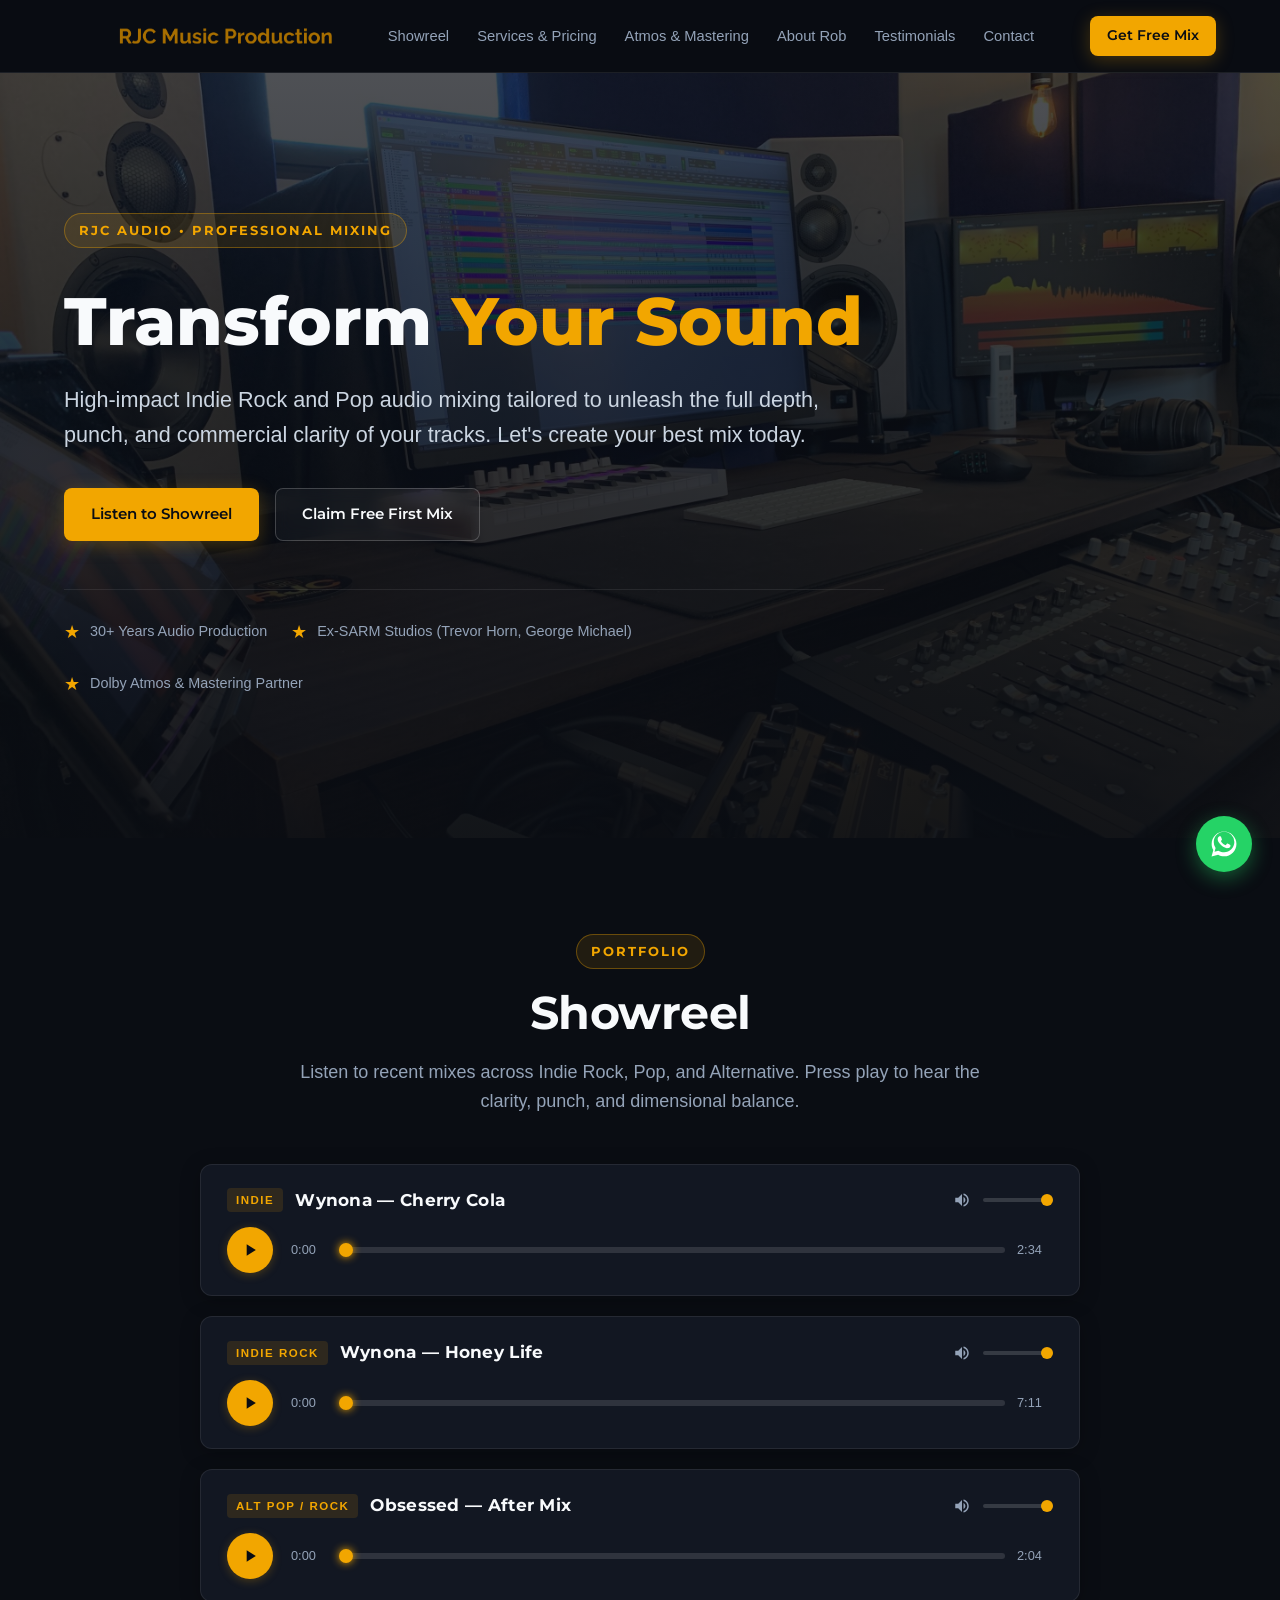
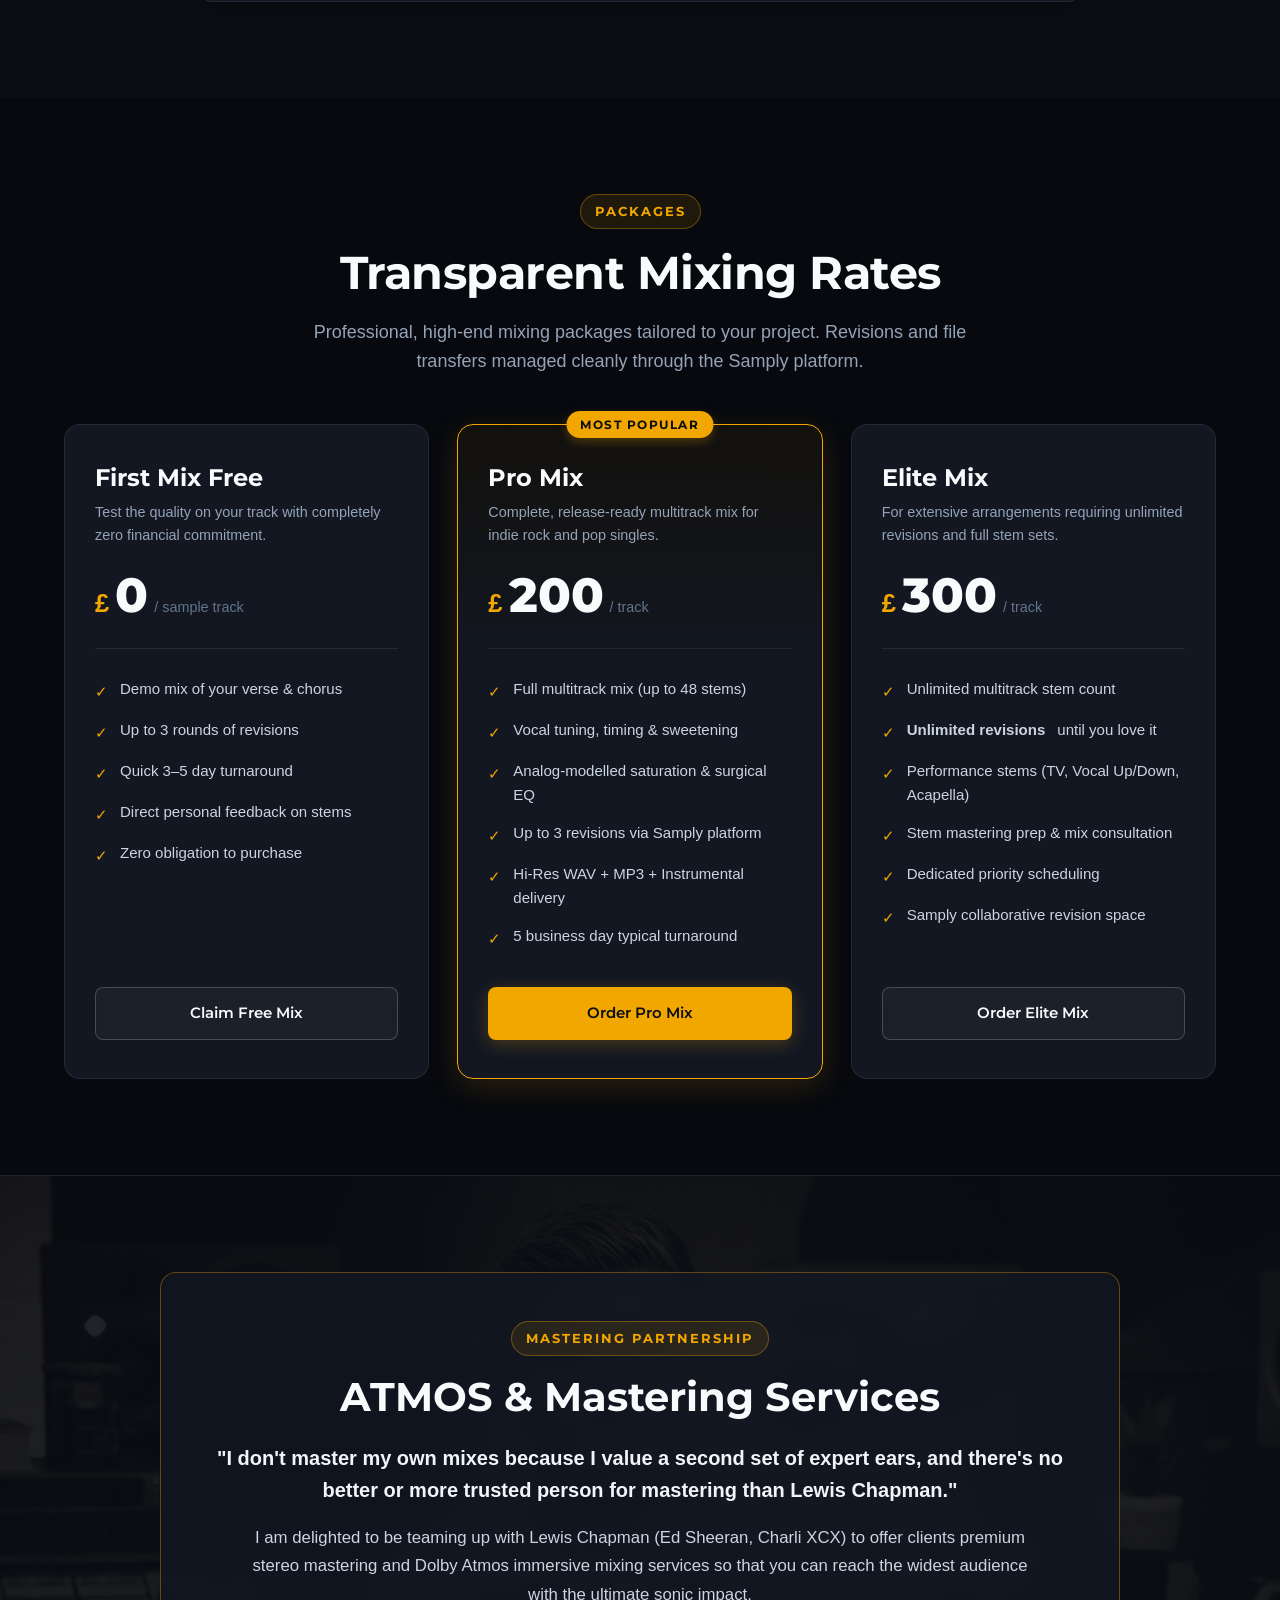
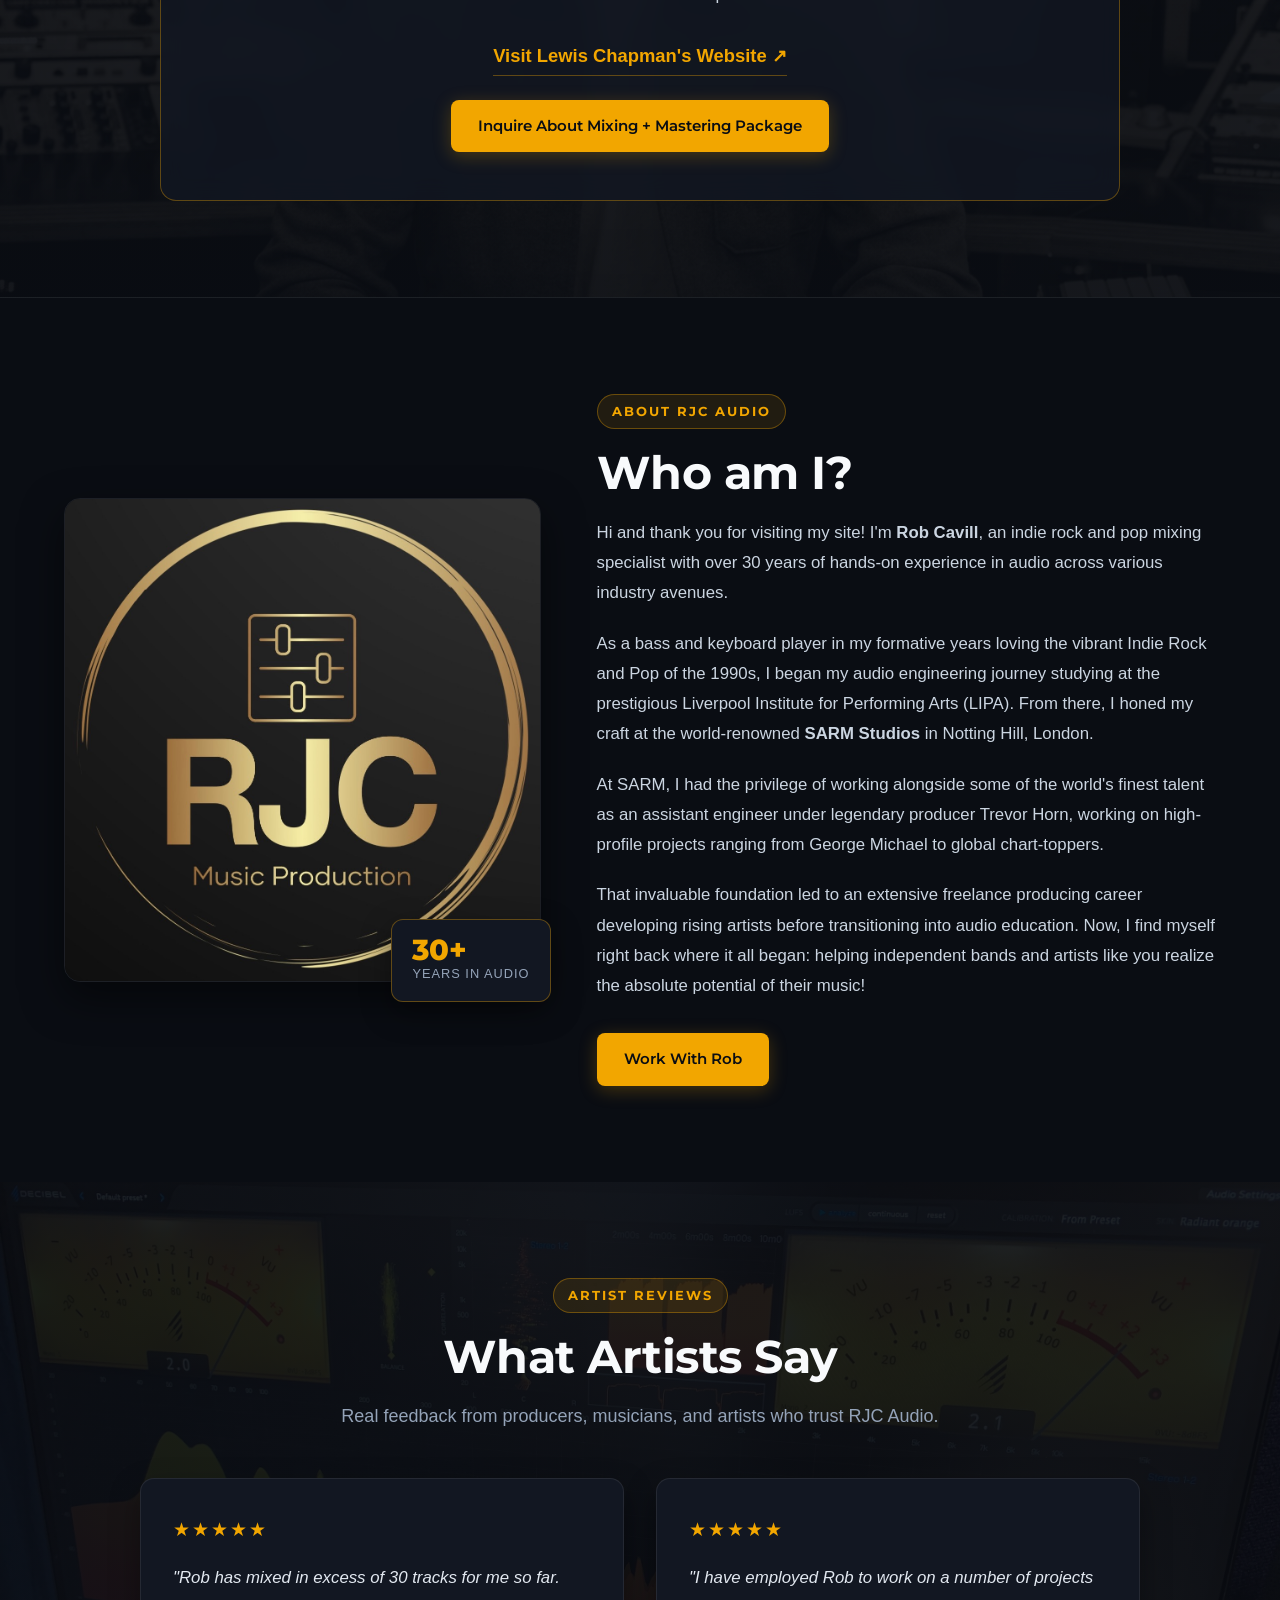
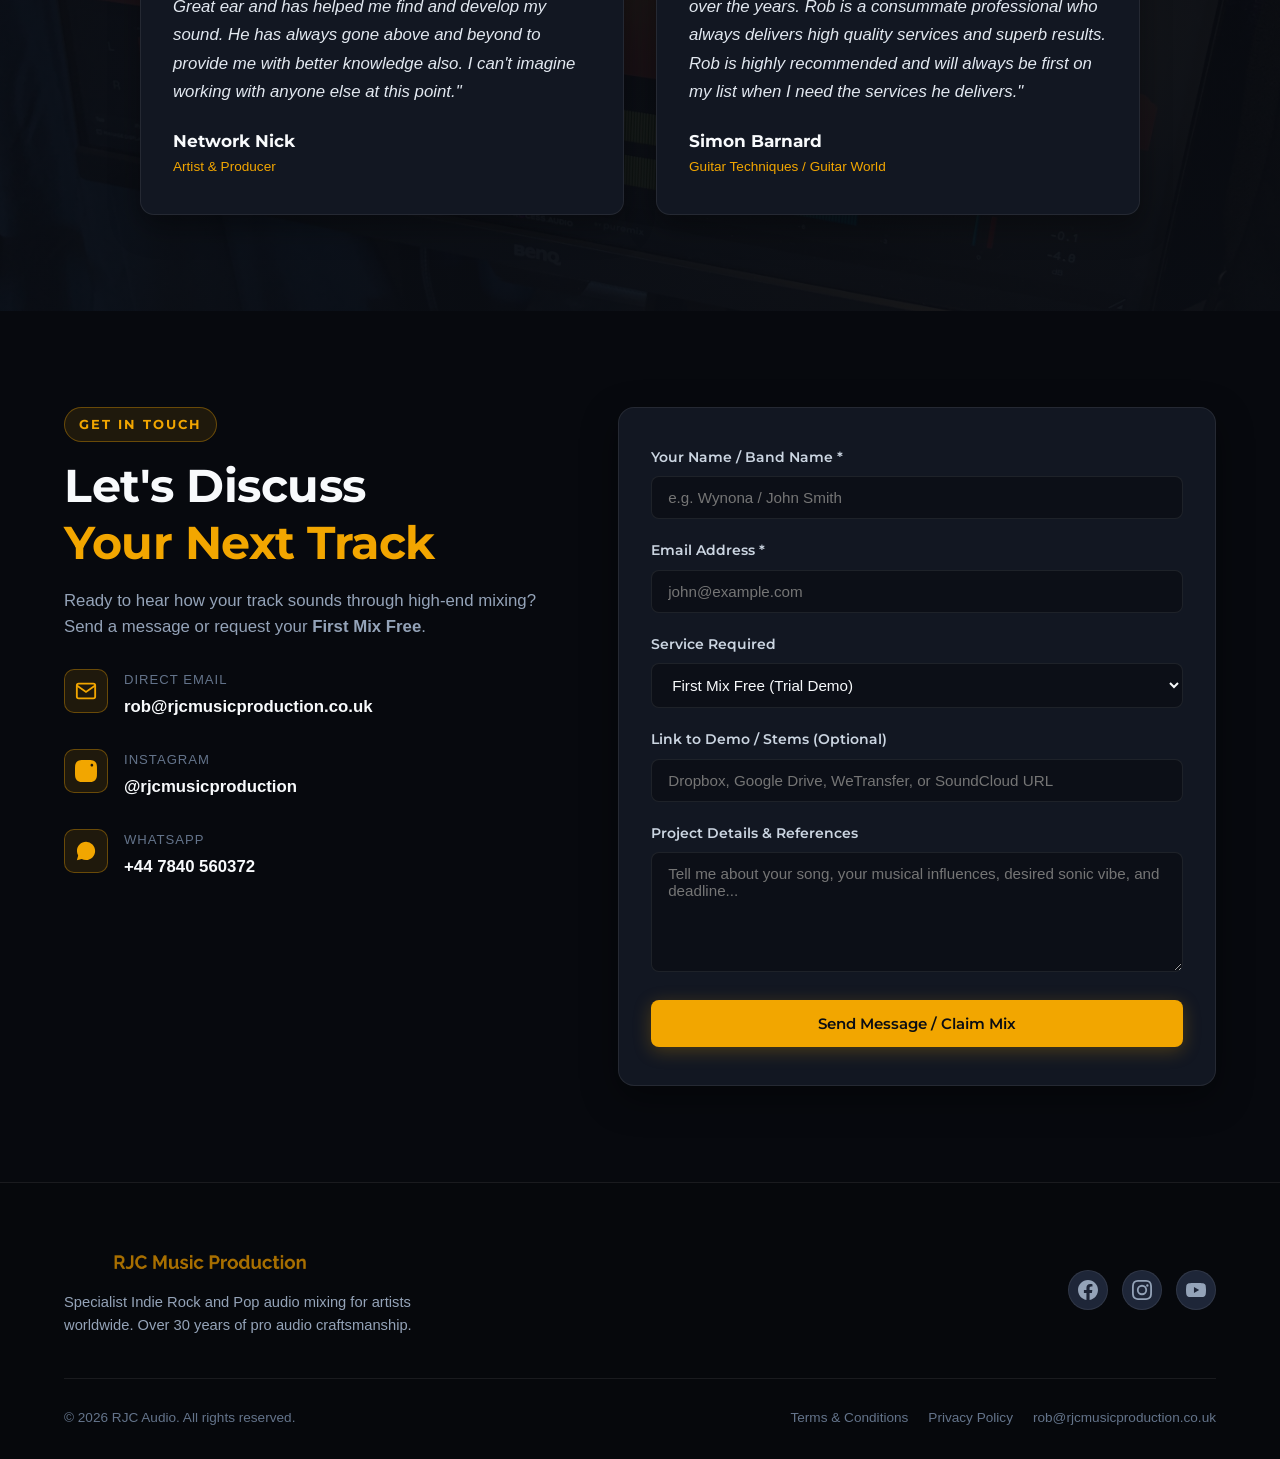
==== commit f3f3c63f: "fix(mobile): hide topbar button on phones to give logo full breathing room; move CTA into drawer" ====
--- a/index.html
+++ b/index.html
@@ -47,11 +47,12 @@
           <li><a href="#about" class="nav-link">About Rob</a></li>
           <li><a href="#testimonials" class="nav-link">Testimonials</a></li>
           <li><a href="#contact" class="nav-link">Contact</a></li>
+          <li class="mobile-cta-item"><a href="#contact" class="btn btn-primary btn-block">Get Free Mix</a></li>
         </ul>
       </nav>
 
       <div class="nav-actions">
-        <a href="#contact" class="btn btn-primary btn-sm">Get Free Mix</a>
+        <a href="#contact" class="btn btn-primary btn-sm header-cta-desktop">Get Free Mix</a>
         <button class="mobile-menu-btn" id="mobileMenuBtn" aria-label="Toggle navigation menu">
           <svg width="24" height="24" viewBox="0 0 24 24" fill="none" stroke="currentColor" stroke-width="2">
             <line x1="3" y1="12" x2="21" y2="12"></line>
--- a/css/styles.css
+++ b/css/styles.css
@@ -191,6 +191,10 @@
   list-style: none;
 }
 
+.mobile-cta-item {
+  display: none;
+}
+
 .nav-link {
   font-size: 0.92rem;
   font-weight: 500;
@@ -1011,24 +1015,65 @@
 }
 
 @media (max-width: 768px) {
+  .nav-container {
+    height: 60px;
+    padding: 0 16px;
+  }
+
+  .logo-img {
+    height: 28px;
+    max-width: 200px;
+    object-fit: contain;
+  }
+
+  /* Completely hide the header button on mobile so it never clashes with the logo */
+  .header-cta-desktop {
+    display: none !important;
+  }
+
+  .nav-actions {
+    gap: 0;
+  }
+
+  .mobile-menu-btn {
+    display: flex;
+    align-items: center;
+    justify-content: center;
+    width: 44px;
+    height: 44px;
+    padding: 0;
+  }
+
+  /* Prominent full-width button inside the mobile drawer */
+  .mobile-cta-item {
+    display: block;
+    width: 100%;
+    margin-top: 14px;
+    padding-top: 14px;
+    border-top: 1px solid var(--border-subtle);
+  }
+
+  .hero-actions .btn {
+    width: 100%;
+    padding: 12px 20px;
+    font-size: 0.92rem;
+  }
+
   .nav-links {
     display: none;
     position: absolute;
-    top: 72px;
+    top: 60px;
     left: 0;
     right: 0;
     background: var(--bg-dark);
     flex-direction: column;
-    padding: 24px;
+    padding: 24px 20px;
     border-bottom: 1px solid var(--border-subtle);
+    box-shadow: 0 10px 30px rgba(0, 0, 0, 0.6);
   }
 
   .nav-links.open {
     display: flex;
-  }
-
-  .mobile-menu-btn {
-    display: block;
   }
 
   .hero-badges {
@@ -1048,3 +1093,12 @@
     padding: 28px 20px;
   }
 }
+
+@media (max-width: 480px) {
+  .logo-img {
+    height: 24px;
+    max-width: 175px;
+  }
+}
+
+
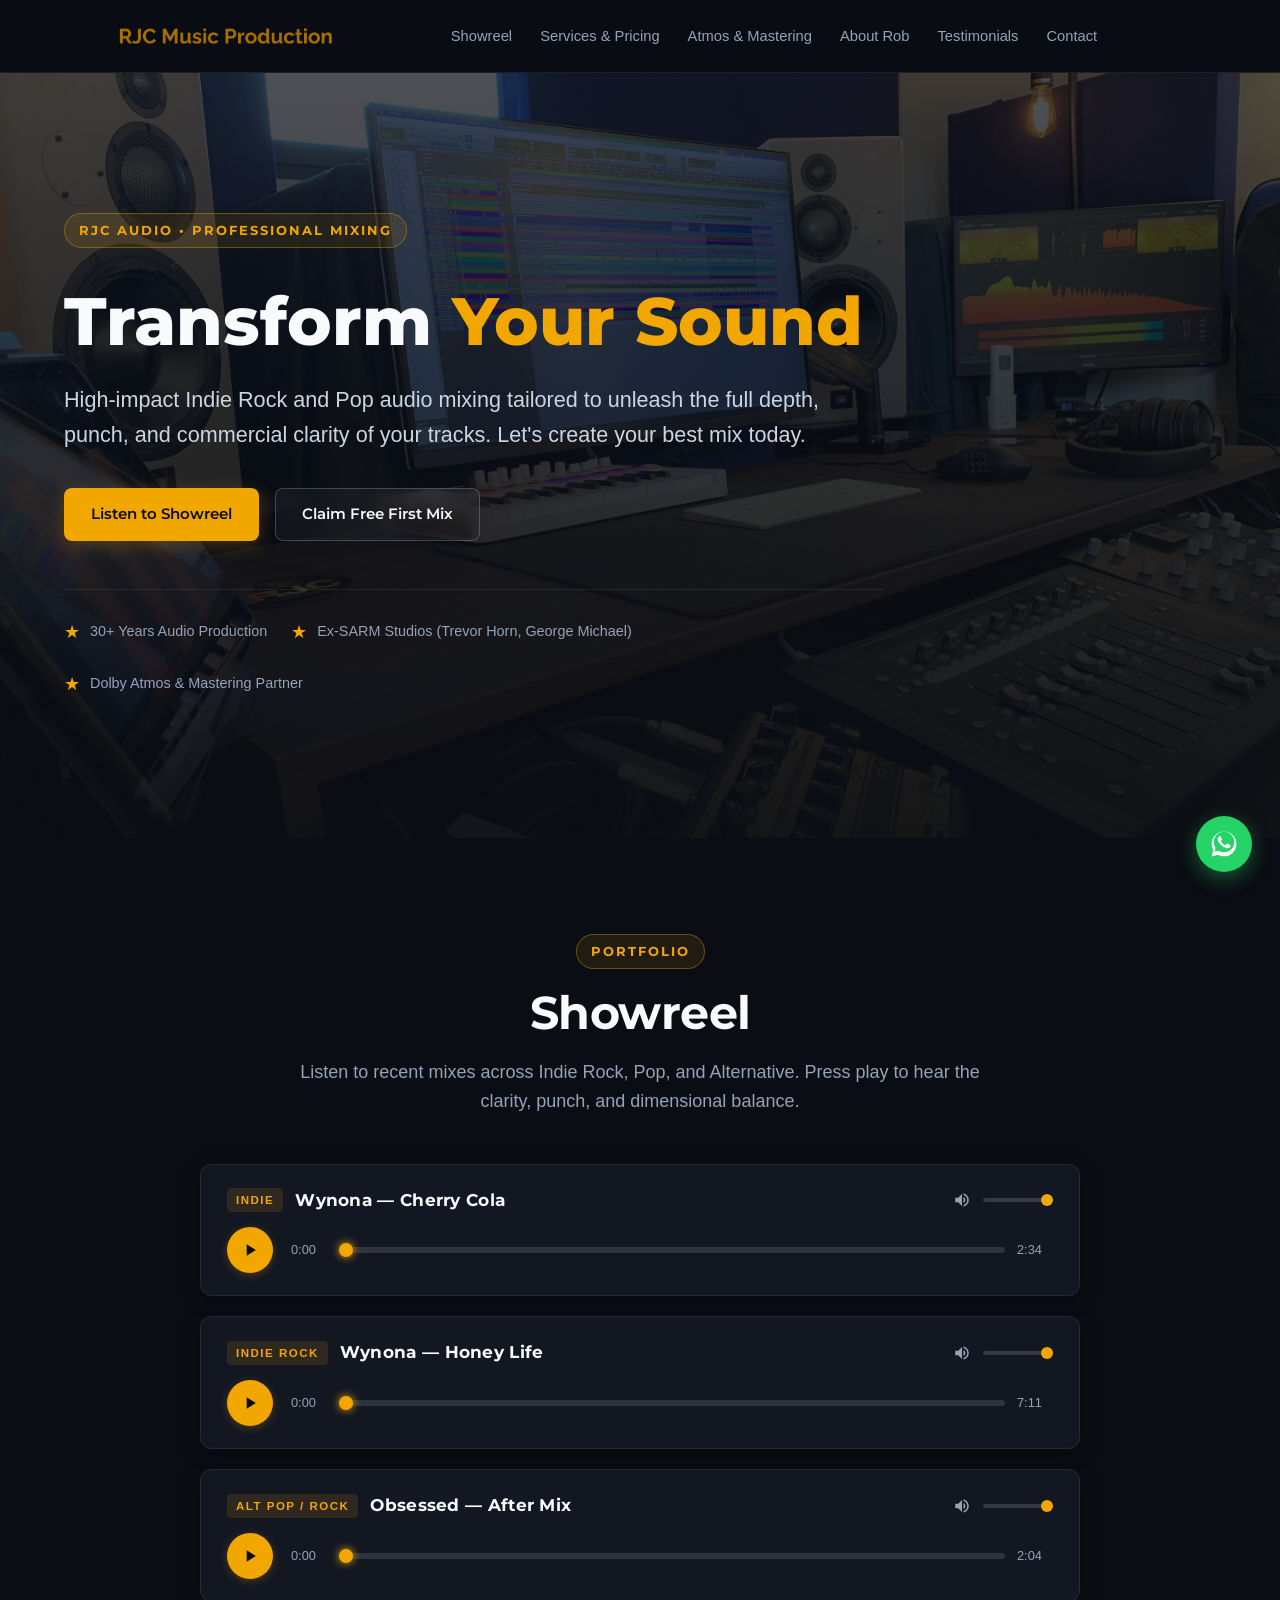
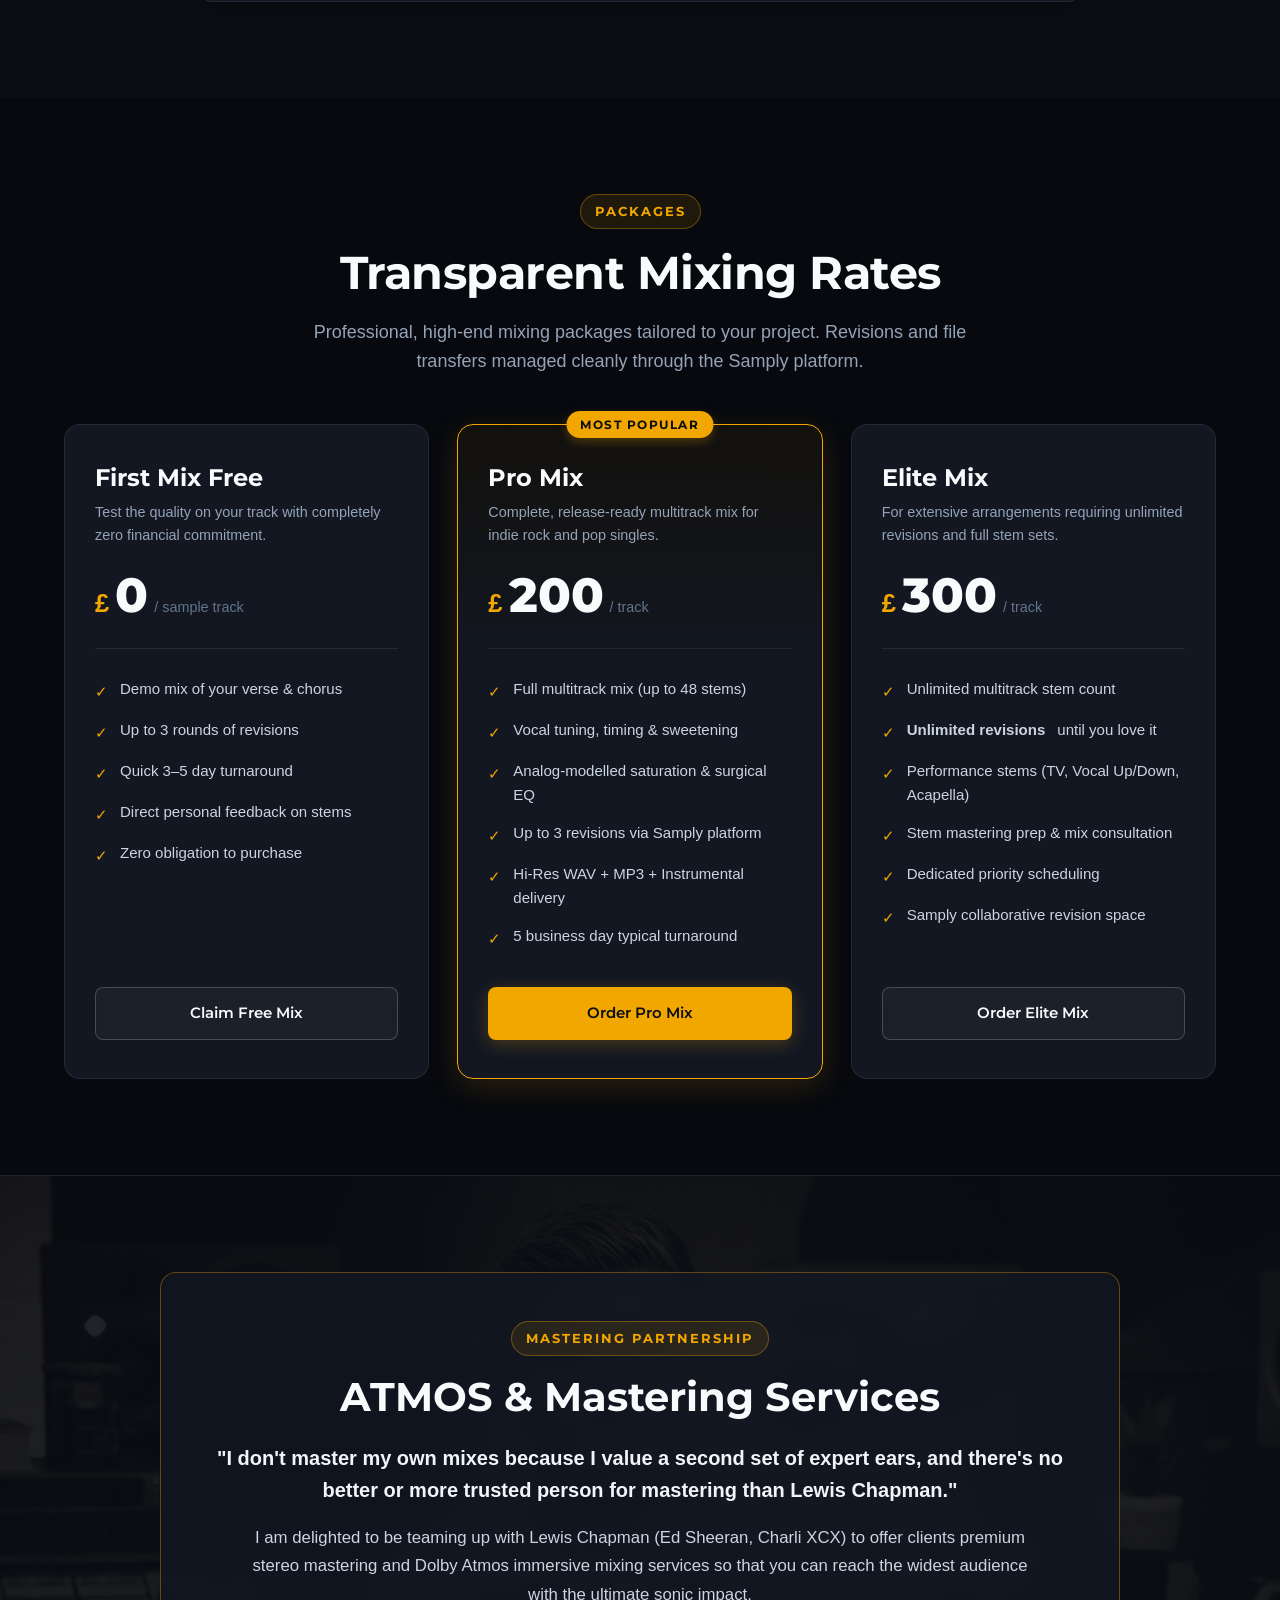
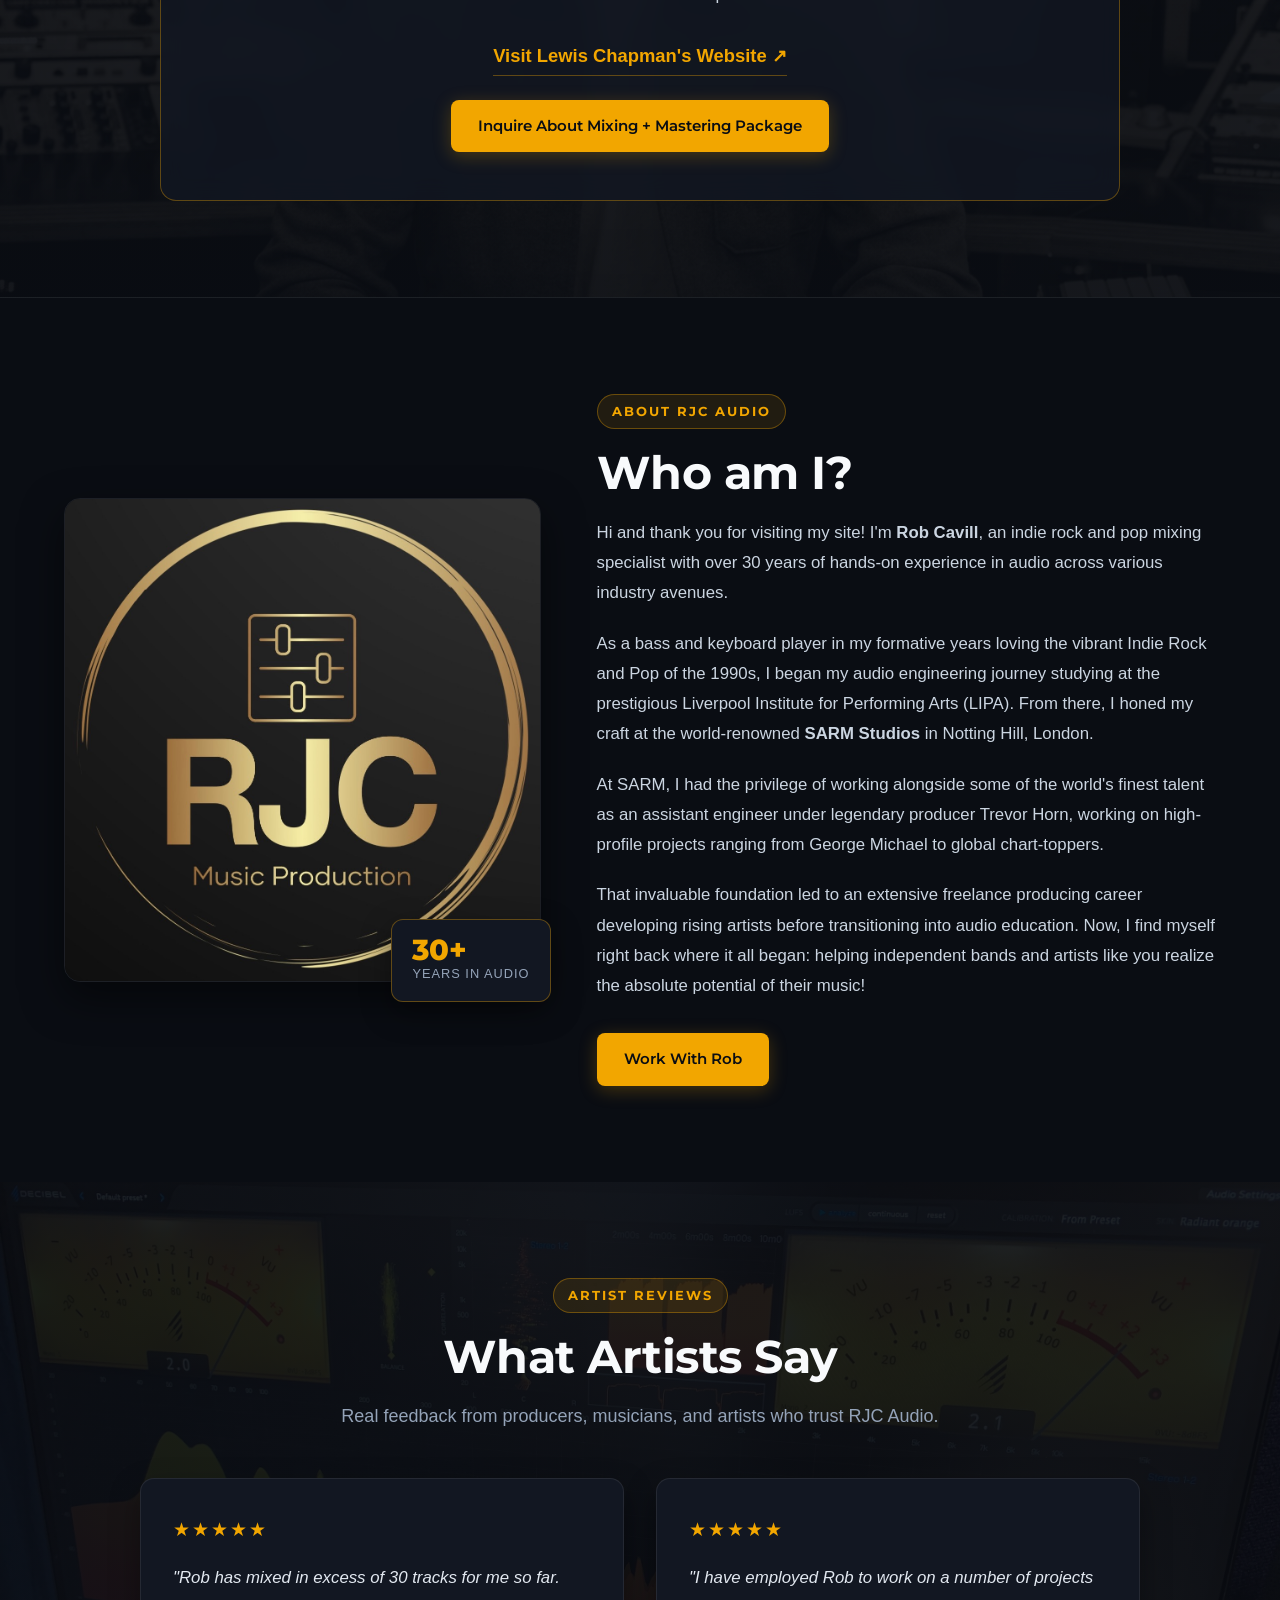
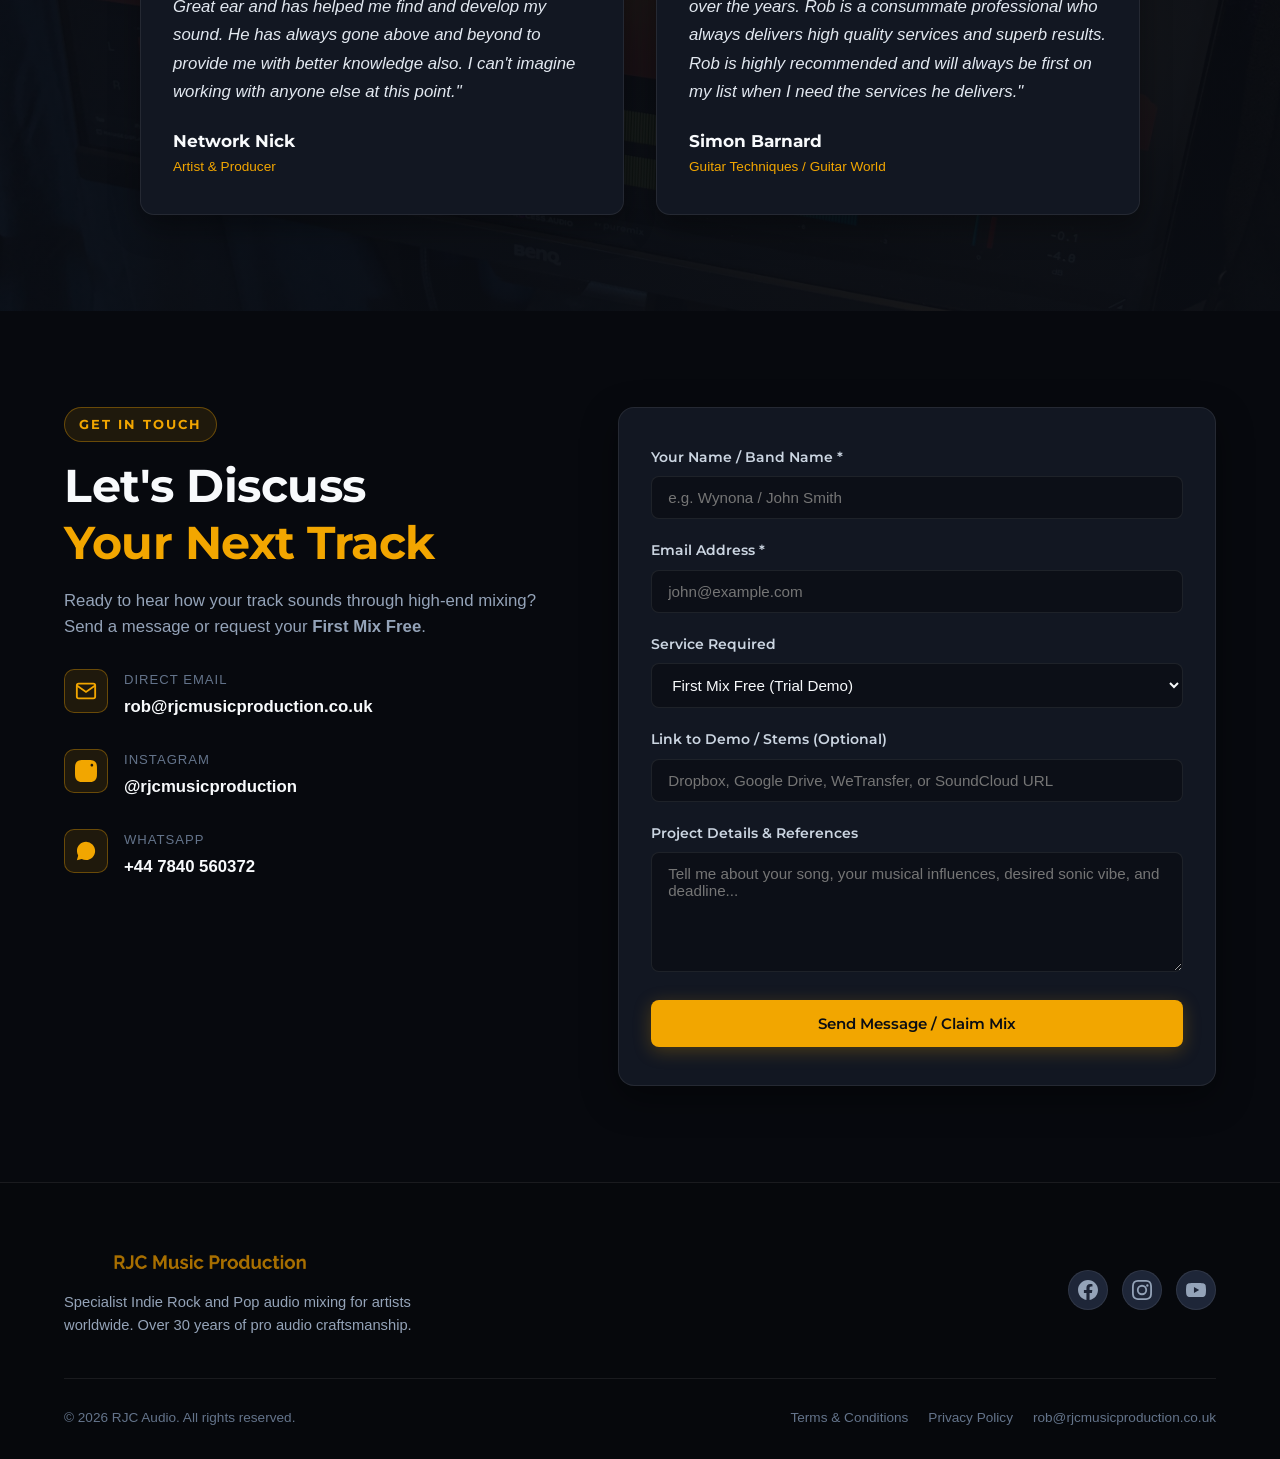
==== commit 39b3b33b: "refactor: remove Get Free Mix button from top header navigation" ====
--- a/index.html
+++ b/index.html
@@ -47,12 +47,10 @@
           <li><a href="#about" class="nav-link">About Rob</a></li>
           <li><a href="#testimonials" class="nav-link">Testimonials</a></li>
           <li><a href="#contact" class="nav-link">Contact</a></li>
-          <li class="mobile-cta-item"><a href="#contact" class="btn btn-primary btn-block">Get Free Mix</a></li>
         </ul>
       </nav>
 
       <div class="nav-actions">
-        <a href="#contact" class="btn btn-primary btn-sm header-cta-desktop">Get Free Mix</a>
         <button class="mobile-menu-btn" id="mobileMenuBtn" aria-label="Toggle navigation menu">
           <svg width="24" height="24" viewBox="0 0 24 24" fill="none" stroke="currentColor" stroke-width="2">
             <line x1="3" y1="12" x2="21" y2="12"></line>
